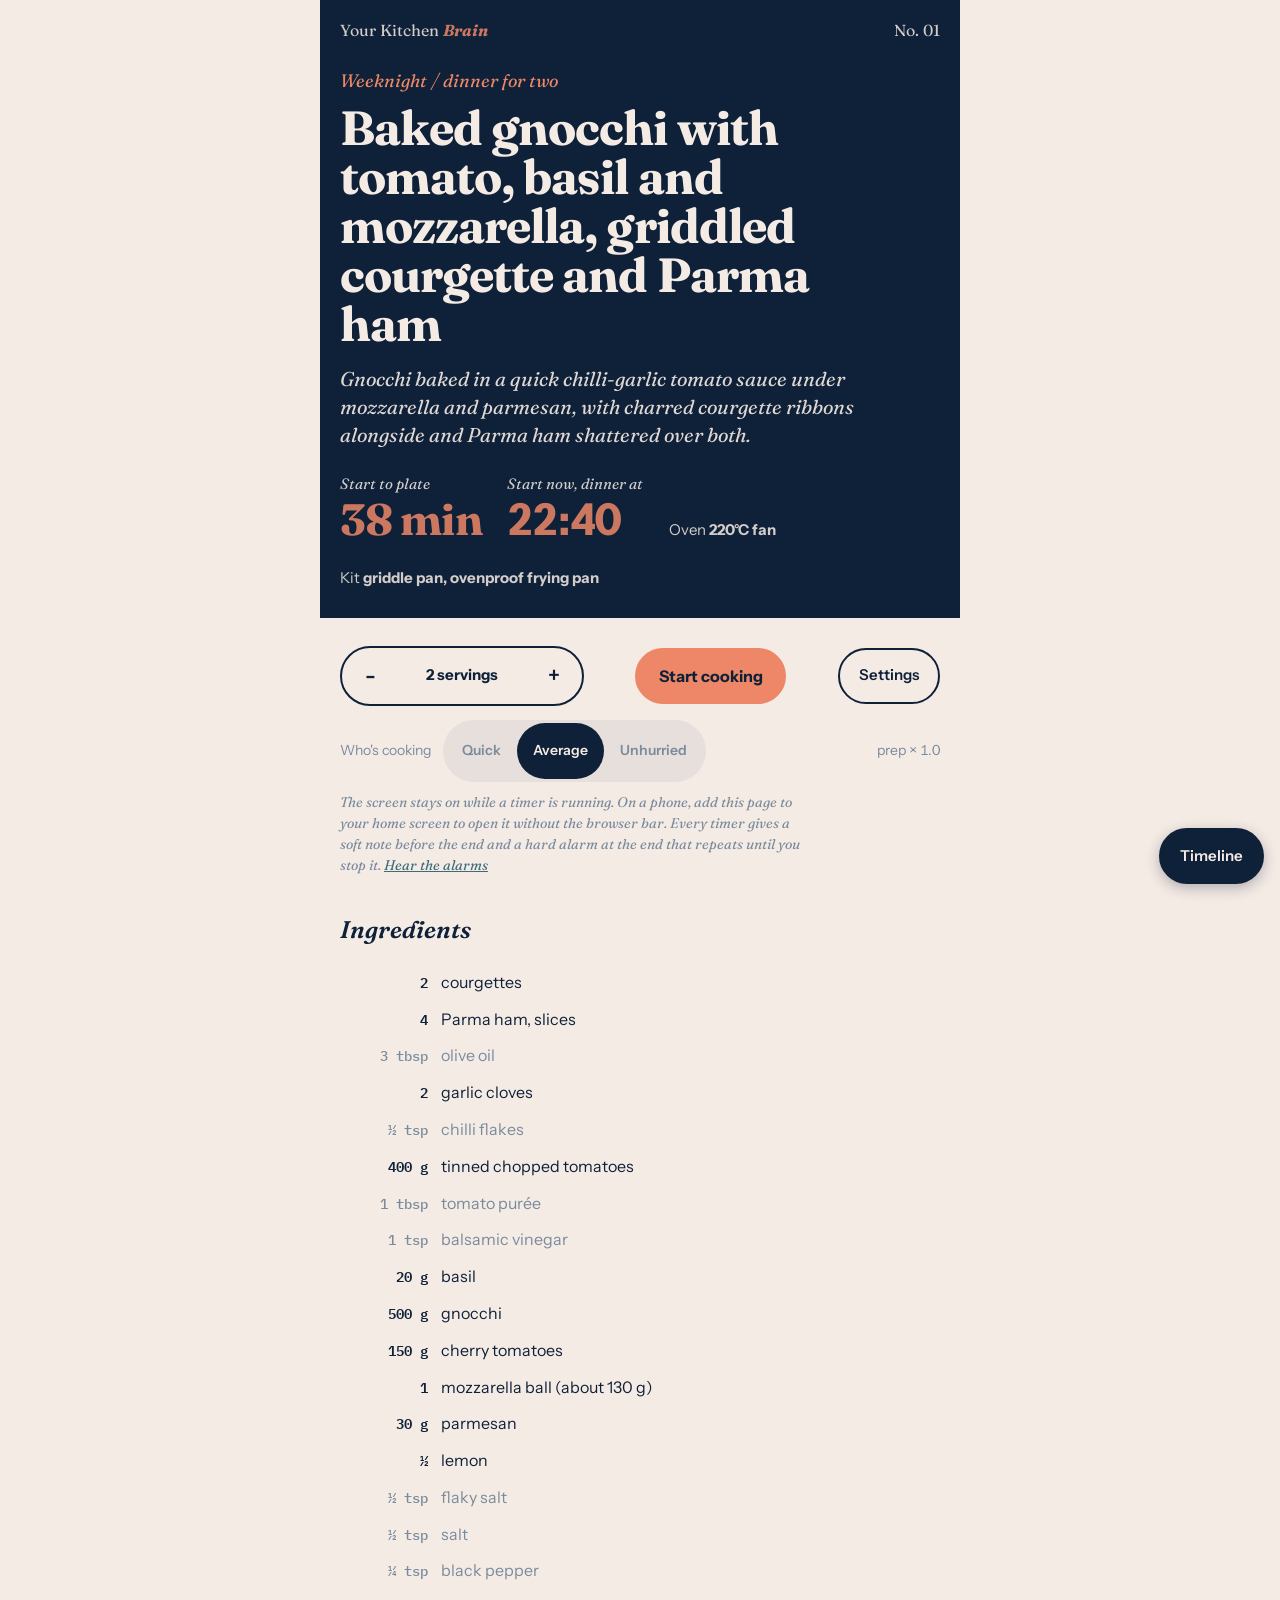
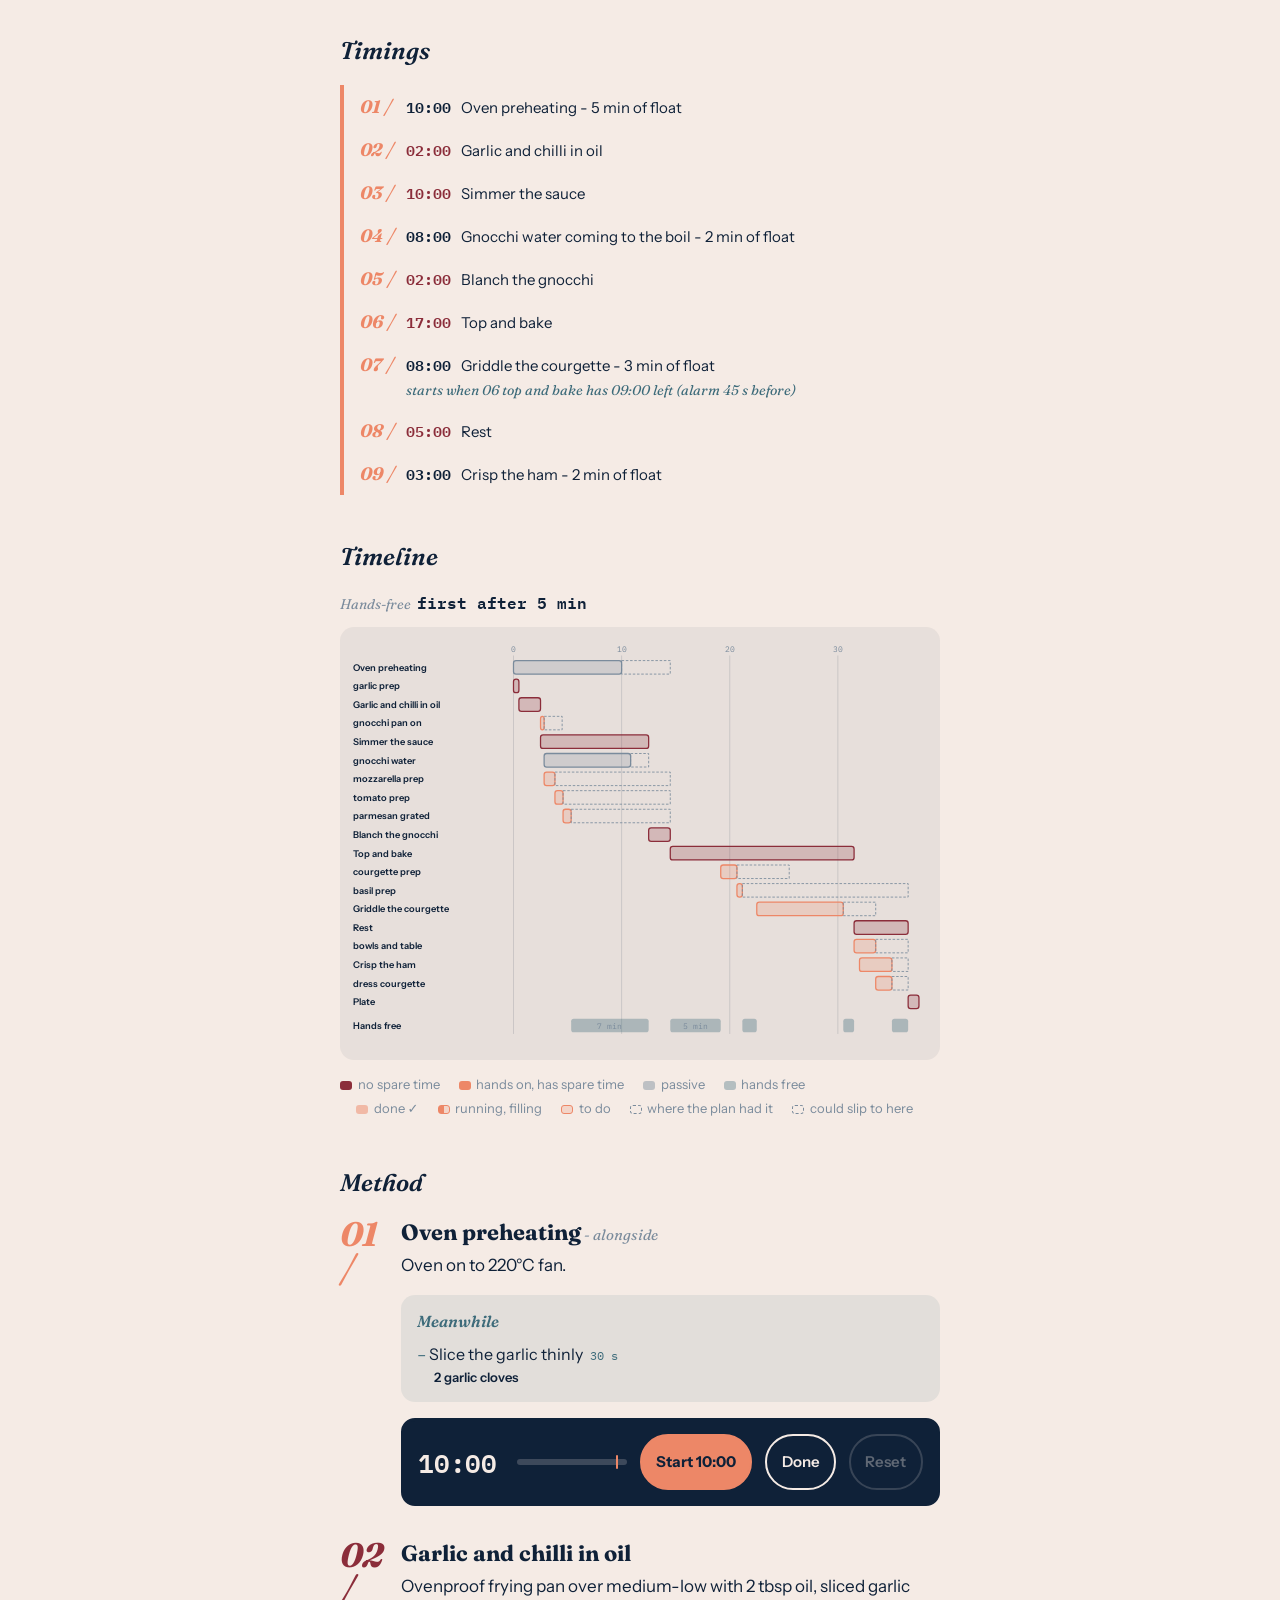
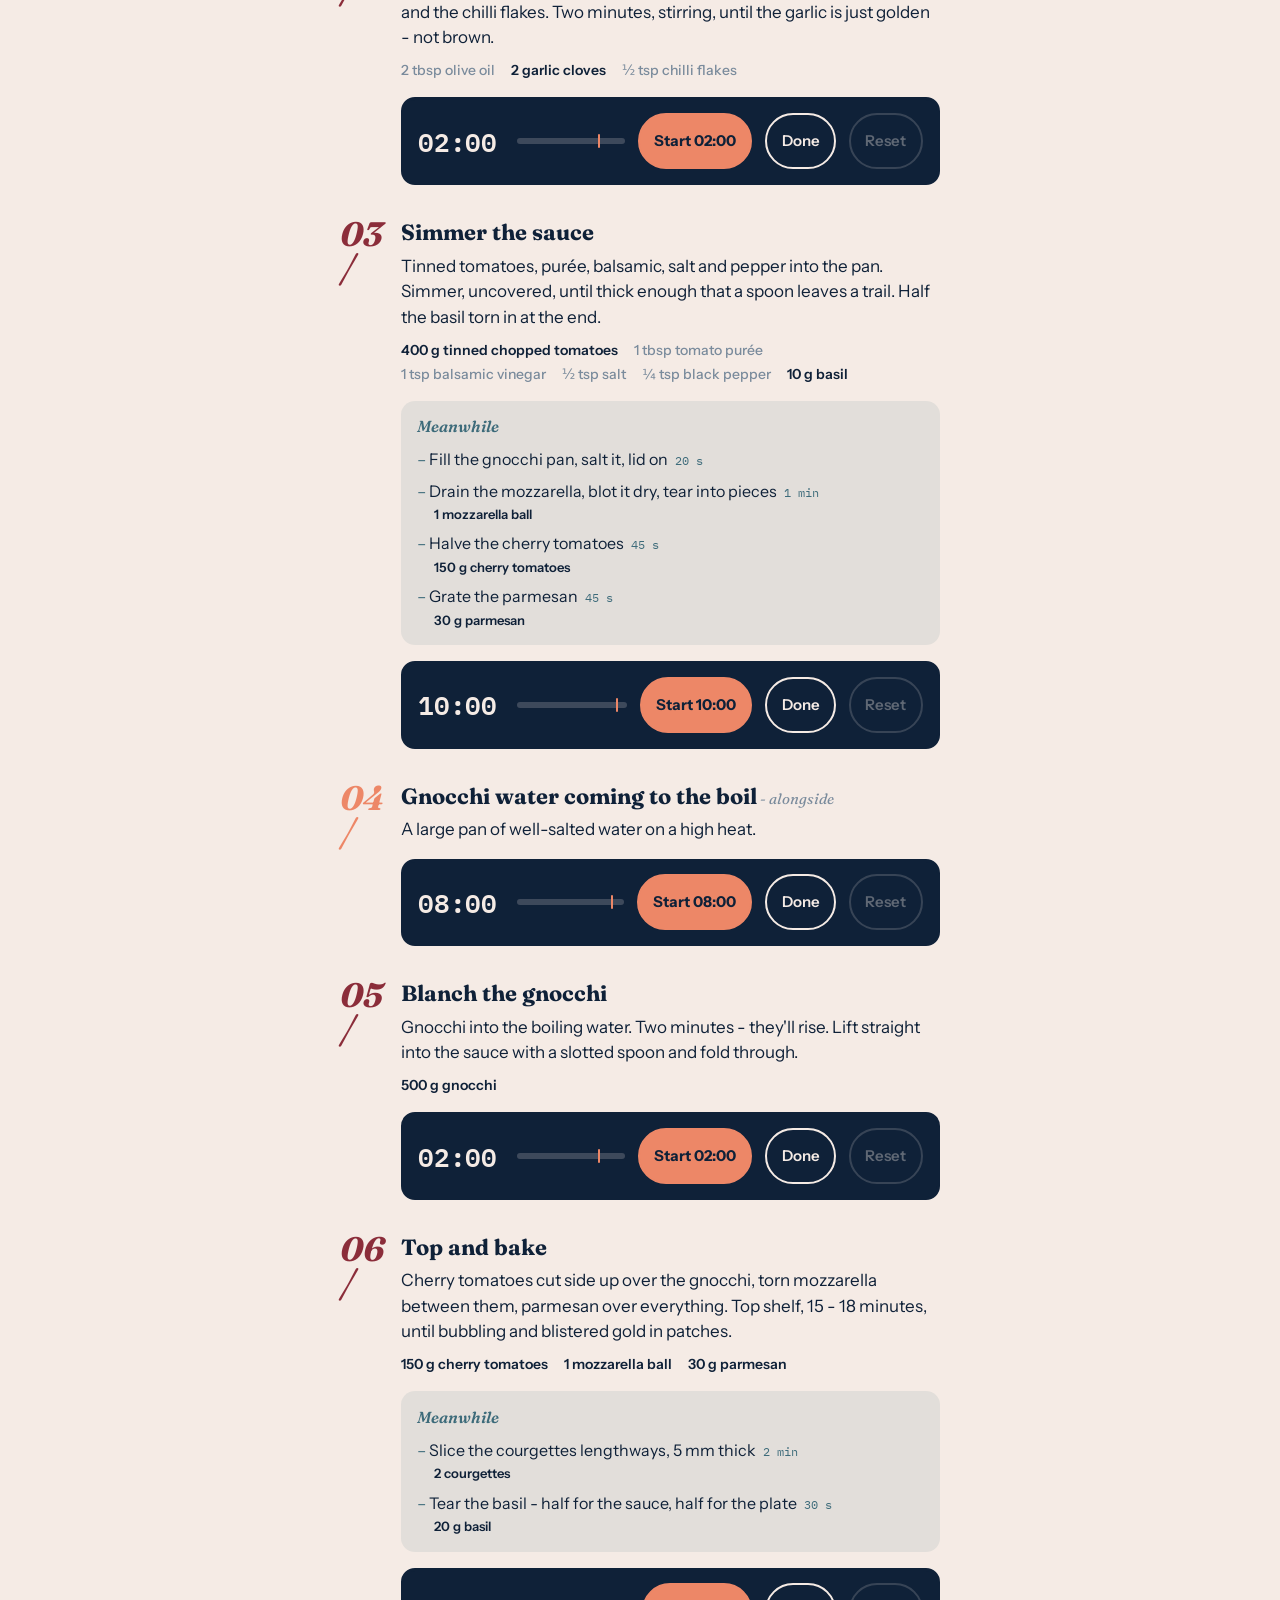
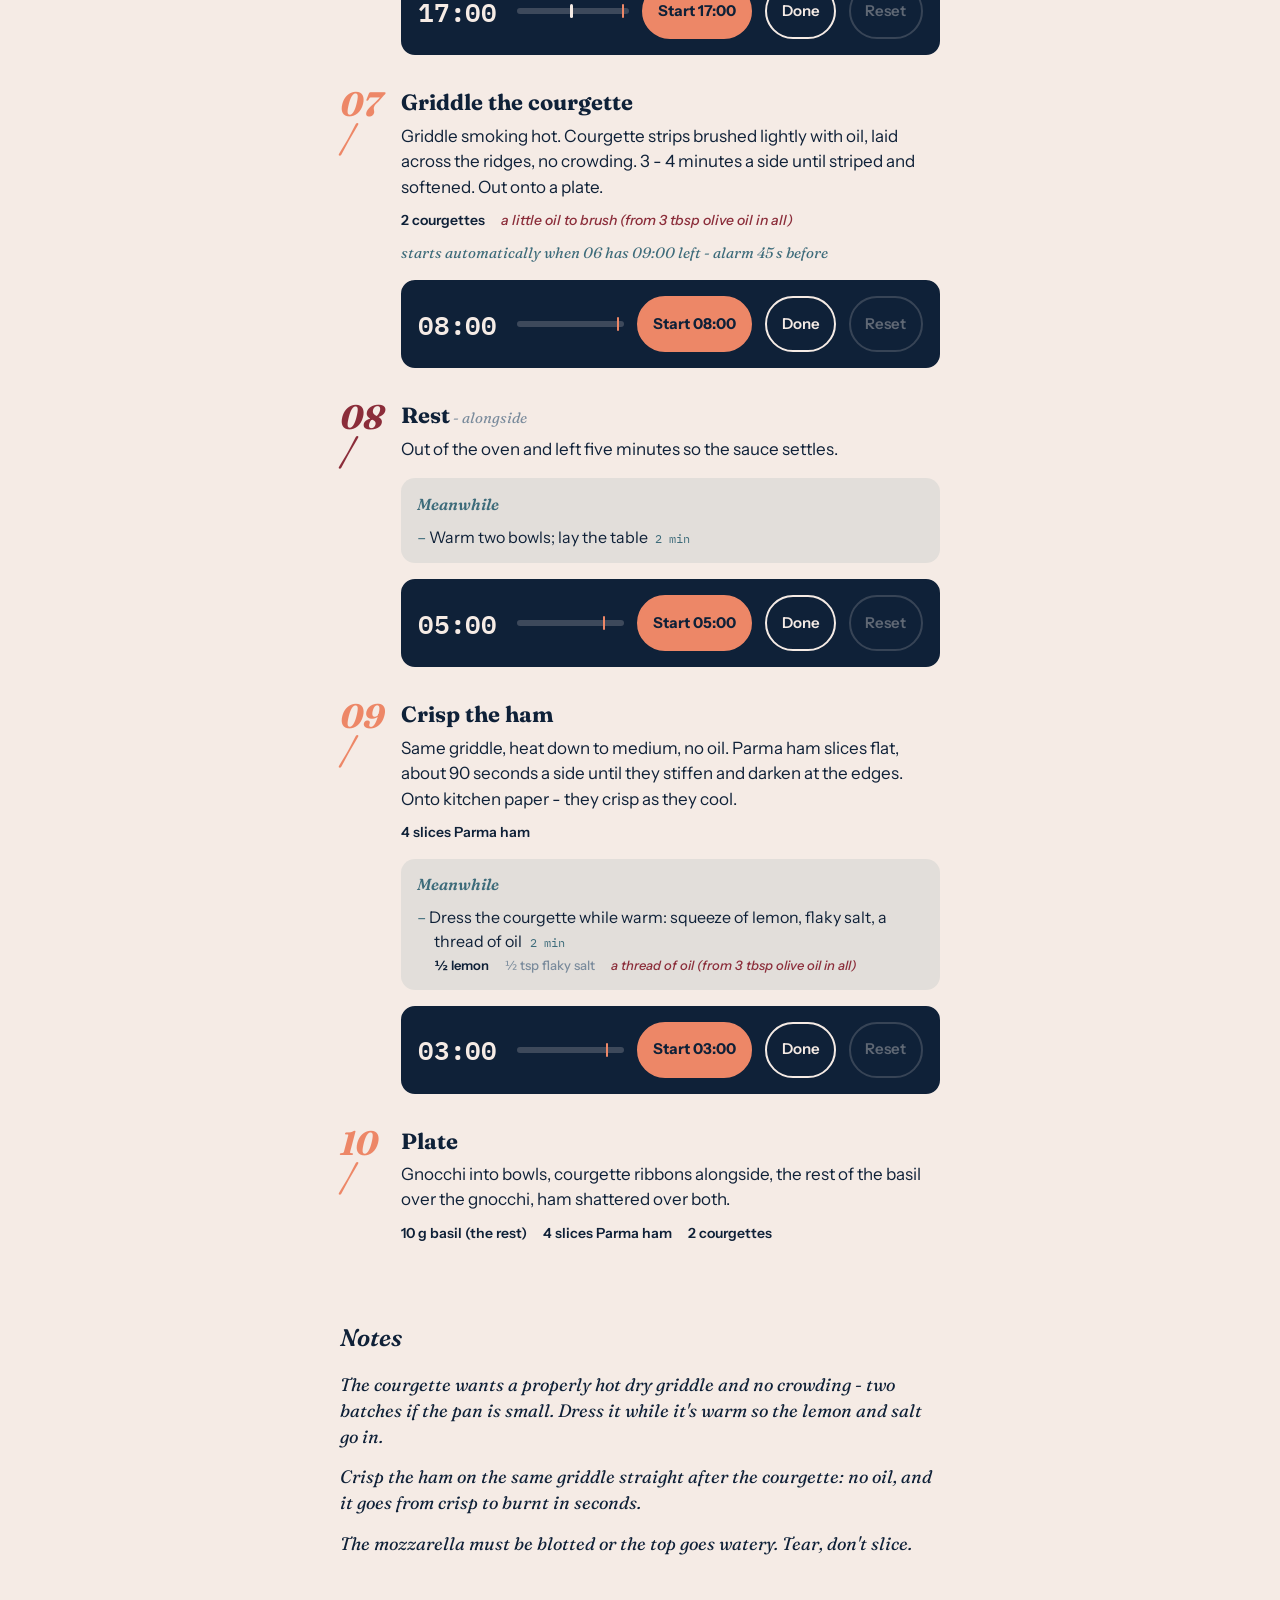
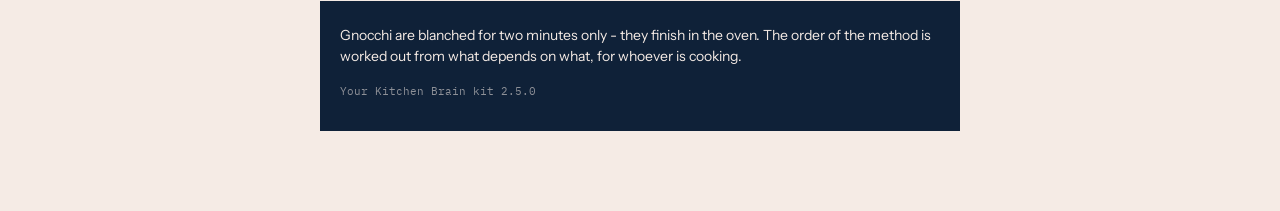
==== baked-gnocchi-courgette-parma-ham.html @ bb544bb3 "Publish kit 2.5.0" ====
<!DOCTYPE html>
<html lang="en-GB">
<head>
<meta charset="utf-8">
<meta name="viewport" content="width=device-width, initial-scale=1, viewport-fit=cover">
<meta name="theme-color" content="#0F2138">
<meta name="mobile-web-app-capable" content="yes">
<meta name="apple-mobile-web-app-capable" content="yes">
<meta name="apple-mobile-web-app-status-bar-style" content="default">

<title>Baked gnocchi with tomato, basil and mozzarella, griddled courgette and Parma ham</title>


<style>
  :root{
    --navy:#0F2138; --coral:#ED8767; --teal:#3D6B7A; --cream:#F5EBE5; --wine:#8B2D3A; --slate:#7A8B9C;
    --ink:var(--navy); --paper:var(--cream); --teal-wash:rgba(61,107,122,.10); --navy-wash:rgba(15,33,56,.06);
    --display:"Fraunces",Georgia,serif; --ui:"Instrument Sans",system-ui,sans-serif; --fig:"IBM Plex Mono",ui-monospace,monospace;
    --r:14px;
  }
  *{box-sizing:border-box;margin:0;padding:0}
  html{-webkit-text-size-adjust:100%;background:var(--navy)}
  body{background:var(--paper);color:var(--ink);font-family:var(--ui);font-size:17px;line-height:1.5;min-height:100vh}
  button{font:inherit;color:inherit;background:none;border:2px solid var(--navy);border-radius:999px;padding:.6rem 1.05rem;cursor:pointer;font-family:var(--ui);font-size:15px;font-weight:600;touch-action:manipulation}
  button:focus-visible{outline:3px solid var(--coral);outline-offset:2px}
  button:disabled{opacity:.35;cursor:default}
  strong{font-weight:700}
  em{font-family:var(--display);font-style:italic;font-weight:500}
  .wrap{max-width:640px;margin:0 auto;padding:0 1.25rem 5rem}

  /* ---- hero: navy field ---- */
  .hero{background:var(--navy);color:var(--cream);margin:0 -1.25rem 1.75rem;padding:1.1rem 1.25rem 1.75rem}
  .hero .inner{max-width:640px;margin:0 auto}
  .mark{display:flex;justify-content:space-between;align-items:baseline;font-family:var(--display);font-size:16px;color:var(--cream);opacity:.85;margin-bottom:1.6rem}
  .mark b{font-weight:700;font-style:italic;color:var(--coral)}
  .mark .no{font-variant-numeric:tabular-nums}
  .kicker{font-family:var(--display);font-style:italic;font-size:18px;color:var(--coral);margin-bottom:.6rem}
  h1{font-family:var(--display);font-optical-sizing:auto;font-weight:700;font-size:clamp(34px,8.5vw,48px);line-height:1.02;letter-spacing:-.02em;max-width:15ch;color:var(--cream)}
  .lede{font-family:var(--display);font-style:italic;font-weight:400;font-size:20px;line-height:1.4;margin-top:1rem;max-width:40ch;color:var(--cream);opacity:.9}
  .meta{display:flex;gap:1.6rem;flex-wrap:wrap;align-items:flex-end;margin-top:1.5rem;font-size:15px;color:var(--cream);opacity:.85}
  .meta span:first-child{font-family:var(--display);font-style:italic;opacity:1}
  .meta span:first-child b{display:block;font-style:normal;font-size:44px;line-height:1;font-weight:700;color:var(--coral);font-variant-numeric:tabular-nums;margin-top:.15rem;letter-spacing:-.02em}
  .meta b{color:var(--cream);font-weight:700}
  .meta .plate i{font-family:var(--display);font-style:italic}
  .meta .plate b{display:block;font-size:44px;line-height:1;color:var(--coral);font-variant-numeric:tabular-nums;margin-top:.15rem;letter-spacing:-.02em}
  .cm-plate{margin-left:.8rem;font-family:var(--fig);font-style:normal;font-size:15px;color:var(--cream)}

  /* ---- controls ---- */
  .controls{display:flex;align-items:center;justify-content:space-between;gap:.75rem;flex-wrap:wrap;margin-bottom:.9rem}
  .stepper{display:flex;align-items:center;border:2px solid var(--navy);border-radius:999px;overflow:hidden}
  .stepper button{width:2.7rem;height:2.7rem;padding:0;display:grid;place-items:center;font-size:22px;border:0;border-radius:0}
  .stepper output{min-width:8rem;text-align:center;font-weight:700;font-size:15px}
  .cook{background:var(--coral);color:var(--navy);border-color:var(--coral);padding:.8rem 1.35rem;font-weight:700;font-size:16px}
  .speed{display:flex;align-items:center;gap:.75rem;flex-wrap:wrap;font-size:14px;color:var(--slate);margin-bottom:.6rem}
  .speed .opts{display:flex;background:var(--navy-wash);border-radius:999px;padding:3px}
  .speed .opts button{border:0;padding:.45rem .85rem;font-size:14px;border-radius:999px}
  .speed .opts button.on{background:var(--navy);color:var(--cream)}
  .speed .fac{margin-left:auto;font-variant-numeric:tabular-nums}
  .hint{font-family:var(--display);font-style:italic;font-size:14px;color:var(--slate);margin:0 0 2.25rem;max-width:52ch}
  .hint button.link{border:0;padding:0;font:inherit;color:var(--teal);text-decoration:underline;cursor:pointer}

  h2{font-family:var(--display);font-style:italic;font-weight:600;font-size:24px;color:var(--ink);margin:0 0 1rem}
  section{margin-bottom:2.75rem}

  /* ---- timings: coral edge ---- */
  .timings{list-style:none;font-size:15px;border-left:4px solid var(--coral);padding-left:1rem}
  .timings li{display:grid;grid-template-columns:2.4rem 1fr;gap:.5rem;padding:.5rem 0;align-items:baseline}
  .timings .n{font-family:var(--display);font-style:italic;font-weight:700;color:var(--coral);font-size:18px}
  .timings .t{font-family:var(--fig);font-weight:600;font-variant-numeric:tabular-nums;margin-right:.6rem}
  .timings li.crit .t{color:var(--wine)}
  .timings .cue{display:block;color:var(--teal);font-size:14px;margin-top:.15rem;font-family:var(--display);font-style:italic}

  /* ---- timeline ---- */
  .gantt{width:100%;overflow:hidden;font-family:var(--ui);font-size:11px;background:var(--navy-wash);border-radius:var(--r);padding:.9rem .8rem .5rem}
  .gantt svg{width:100%;height:auto;display:block}
  .gantt .lbl{fill:var(--ink);font-size:11px;font-weight:600} .gantt .grid{stroke:rgba(15,33,56,.15);stroke-width:1} .gantt .tick{fill:var(--slate);font-family:var(--fig);font-size:10px}
  .gantt .crit{fill:var(--wine)} .gantt .hands{fill:var(--coral)} .gantt .pass{fill:var(--slate);opacity:.45} .gantt .flt{fill:none;stroke:var(--slate);stroke-dasharray:3 2;stroke-width:1}
  .gantt .free{fill:var(--teal);opacity:.35} .gantt .now{stroke:var(--navy);stroke-width:2}
  .glegend{font-size:13px;color:var(--slate);margin-top:.7rem;line-height:1.9}
  .glegend .k{display:inline-block;width:12px;height:9px;margin:0 .35rem 0 1rem;vertical-align:middle;border-radius:3px}
  .glegend .k:first-child{margin-left:0}
  .glegend .k.st-done{background:var(--coral);opacity:.5} .glegend .k.st-run{background:linear-gradient(90deg,var(--coral) 55%,rgba(237,135,103,.22) 55%);border:1.5px solid var(--coral)} .glegend .k.st-todo{background:rgba(237,135,103,.22);border:1.5px solid var(--coral)} .glegend .k.ghost{border:1.5px dashed var(--slate)}
  .gantt .todo{fill-opacity:.22;stroke-width:1.5} .gantt .crit.todo{stroke:var(--wine)} .gantt .hands.todo{stroke:var(--coral)} .gantt .pass.todo{stroke:var(--slate);opacity:1}
  .gantt .done{opacity:.5} .gantt .pass.done{opacity:.3}
  .gantt .ghost{fill:none;stroke:var(--slate);stroke-width:1.5;stroke-dasharray:3 3}
  .gantt .tickmark{fill:var(--ink);font-size:12px;font-weight:700}
  .gantt .hit{fill:transparent} .gantt g.row{cursor:pointer} .gantt g.row:hover .lbl{fill:var(--wine)}
  .greads{display:flex;flex-wrap:wrap;gap:.4rem 1.6rem;margin:0 0 .8rem;font-size:14px;color:var(--slate)}
  .greads i{font-family:var(--display);font-style:italic;margin-right:.4rem} .greads b{font-family:var(--fig);color:var(--ink);font-size:16px;font-variant-numeric:tabular-nums}
  .tl-open{position:fixed;right:1rem;bottom:calc(1rem + env(safe-area-inset-bottom));z-index:6;background:var(--navy);color:var(--cream);border-color:var(--navy);box-shadow:0 4px 14px rgba(15,33,56,.3)}
  .tl-sheet{position:fixed;inset:0;z-index:20;background:var(--paper);display:flex;flex-direction:column;padding:0 0 env(safe-area-inset-bottom)}
  .tl-sheet[hidden]{display:none}
  .tl-top{display:flex;justify-content:space-between;align-items:center;gap:1rem;padding:.8rem 1rem .4rem;background:var(--paper)}
  .tl-top .greads{margin:0}
  .tl-body{flex:1;overflow:auto;padding:0 1rem} .tl-body .lbl{font-size:13px} .tl-body .tickmark{font-size:14px} .tl-body .gantt svg{width:auto}
  .tl-hint{font-family:var(--display);font-style:italic;font-size:13px;color:var(--slate);padding:.3rem 1rem 0}
  .tl-sheet .glegend{padding:0 1rem .8rem;margin:0}
  @media (orientation:landscape) and (max-height:520px){ .tl-sheet .glegend, .tl-hint{display:none} }
  .cm-btns{display:flex;gap:.5rem;flex-wrap:wrap;justify-content:flex-end}
  .glegend .k.crit{background:var(--wine)} .glegend .k.hands{background:var(--coral)} .glegend .k.pass{background:var(--slate);opacity:.45} .glegend .k.flt{border:1px dashed var(--slate)} .glegend .k.free{background:var(--teal);opacity:.35}

  /* ---- ingredients ---- */
  ul.ings{list-style:none}
  ul.ings li{display:grid;grid-template-columns:5.5rem 1fr;gap:.8rem;padding:.4rem 0;align-items:baseline;font-size:16px}
  ul.ings .q{font-family:var(--fig);font-size:14px;font-weight:600;text-align:right;white-space:nowrap;font-variant-numeric:tabular-nums;color:var(--ink)}
  ul.ings .pantry{color:var(--slate)} ul.ings .pantry .q{color:var(--slate);font-weight:500}

  /* ---- method: numerals and space, no rules ---- */
  ol.steps{list-style:none}
  ol.steps > li{display:grid;grid-template-columns:3.2rem 1fr;gap:.6rem;padding:0 0 2rem}
  ol.steps > li > div{min-width:0}   /* let the text column shrink to the screen instead of its widest item */
  ol.steps .n{font-family:var(--display);font-style:italic;font-weight:700;color:var(--coral);font-size:34px;line-height:1;padding-top:0}
  ol.steps h3{font-family:var(--display);font-weight:700;font-size:22px;line-height:1.15;margin:.2rem 0 .5rem}
  ol.steps p{max-width:58ch;font-size:17px}
  ol.steps .link{font-size:15px;color:var(--teal);margin-top:.7rem;font-style:italic;font-family:var(--display)}
  ol.steps li.crit .n{color:var(--wine)}
  ol.steps li.along h3::after{content:" - alongside";font-weight:400;font-style:italic;color:var(--slate);font-size:15px}
  ol.steps li.prep0 .n{color:var(--slate)}

  .need{display:flex;flex-wrap:wrap;gap:.2rem 1rem;margin-top:.6rem;max-width:58ch;font-size:14px;font-weight:600;color:var(--ink)}
  .need .pantry{color:var(--slate);font-weight:500}
  .need .remind{color:var(--wine);font-weight:500;font-style:italic}
  .mw li .need{text-indent:0;margin-top:.15rem;font-size:13px}
  .cm-ings span.pantry{color:var(--slate);font-weight:500} .cm-ings span.remind{color:var(--coral);font-weight:500;font-style:italic}
  /* amounts inside cooking mode's Meanwhile box sit on navy: light slate, not the page's navy ink */
  .cm-mw .need{color:var(--slate)} .cm-mw .need .pantry{color:var(--slate);opacity:.7} .cm-mw .need .remind{color:var(--coral)}
  .mw{margin-top:1rem;max-width:58ch;background:var(--teal-wash);border-radius:var(--r);padding:.85rem 1rem .7rem}
  .mw b{font-family:var(--display);font-style:italic;font-weight:600;font-size:16px;color:var(--teal);display:block;margin-bottom:.35rem}
  .mw ul{list-style:none} .mw li{padding:.22rem 0 .22rem 1.1rem;text-indent:-1.1rem;font-size:16px}
  .mw li::before{content:"\2013  ";color:var(--teal)}
  .mw li i{white-space:nowrap;font-style:normal;color:var(--teal);font-family:var(--fig);font-size:12px;margin-left:.45rem;font-variant-numeric:tabular-nums}

  /* ---- timer instrument: navy ---- */
  .st{display:grid;grid-template-columns:auto 1fr auto auto auto;align-items:center;gap:.8rem;margin-top:1rem;padding:.8rem .9rem;background:var(--navy);color:var(--cream);border-radius:var(--r);border:3px solid var(--navy)}
  .st .clock{font-family:var(--fig);font-size:26px;font-weight:600;letter-spacing:-.01em;font-variant-numeric:tabular-nums;min-width:5.4ch}
  .st .clock.warn{color:var(--coral)} .st .clock.done{color:var(--coral)}
  .st .bar{height:6px;background:rgba(245,235,229,.2);position:relative;border-radius:3px;min-width:3rem}
  .st .bar i{position:absolute;left:0;top:0;bottom:0;background:var(--coral);width:0;border-radius:3px}
  .st .bar u{position:absolute;top:-4px;bottom:-4px;width:3px;background:var(--cream);text-decoration:none;border-radius:2px}
  .st button{padding:.5rem .9rem;font-size:14px;border-color:rgba(245,235,229,.5);color:var(--cream)}
  .st button.go{background:var(--coral);border-color:var(--coral);color:var(--navy);font-weight:700}
  .st button.go.run{background:var(--cream);border-color:var(--cream);color:var(--navy)}
  .st .bar u.w{background:var(--coral);width:2px}
  .st button.go.ring{background:var(--wine);border-color:var(--wine);color:var(--cream)}
  .st.ringing{border-color:var(--wine)}
  .strip span.ring b{color:var(--wine)}
  @keyframes pulse{50%{opacity:.55}}
  @media (prefers-reduced-motion:no-preference){ .st button.go.ring,.strip span.ring b{animation:pulse 1s ease-in-out infinite} }
  li.running .st{border-color:var(--coral)}
  li.running .n{color:var(--coral)}

  .notes p{max-width:58ch;margin-bottom:.9rem;font-family:var(--display);font-style:italic;font-size:18px;line-height:1.45}
  footer{font-size:14px;color:var(--cream);background:var(--navy);margin:0 -1.25rem;padding:1.5rem 1.25rem 2rem}
  footer p,footer{max-width:none}
  footer .kv{display:block;margin-top:1rem;font-family:var(--fig);font-size:11px;opacity:.55}

  /* ---- running strip ---- */
  .strip{position:sticky;top:0;z-index:5;background:var(--coral);color:var(--navy);font-size:14px;font-weight:600;padding:.65rem 1.25rem;display:none;gap:.4rem 1.25rem;flex-wrap:wrap;font-variant-numeric:tabular-nums}
  .strip.on{display:flex}
  .strip span b{font-family:var(--fig);font-weight:700;margin-right:.45rem}
  .strip span.warn b{color:var(--wine)}
  .strip span.cue{flex-basis:100%;color:var(--navy)}
  .strip span.cue b{font-family:var(--ui)}

  /* ---- cooking mode: the stage ---- */
  .cookmode{position:fixed;inset:0;background:var(--navy);color:var(--cream);display:none;flex-direction:column;overflow:auto;z-index:10;padding-bottom:env(safe-area-inset-bottom)}
  .cookmode.on{display:flex}
  .cookmode button{border-color:rgba(245,235,229,.5);color:var(--cream)}
  .cm-top{display:flex;justify-content:space-between;align-items:center;padding:1rem 1.25rem .5rem;font-family:var(--display);font-style:italic;font-size:17px;color:var(--coral)}
  .cm-top button{font-size:14px;padding:.45rem .9rem}
  .cm-body{flex:1;padding:.5rem 1.25rem 1.5rem;max-width:640px;width:100%;margin:0 auto;display:flex;flex-direction:column}
  .cm-n{font-family:var(--display);font-style:italic;font-weight:700;color:var(--coral);font-size:30px;line-height:1;margin-bottom:.5rem}
  .cm-title{font-family:var(--display);font-weight:700;font-size:clamp(30px,7.5vw,40px);line-height:1.05;margin-bottom:1rem;letter-spacing:-.015em}
  .cm-text{font-size:19px;line-height:1.5;max-width:54ch}
  .cm-mw{margin-top:1.1rem;font-size:17px;max-width:54ch;background:rgba(245,235,229,.08);border-radius:var(--r);padding:.85rem 1rem .7rem}
  .cm-mw b{font-family:var(--display);font-style:italic;font-weight:600;font-size:16px;color:var(--coral);display:block;margin-bottom:.35rem}
  .cm-mw ul{list-style:none} .cm-mw li{padding:.22rem 0 .22rem 1.1rem;text-indent:-1.1rem} .cm-mw li::before{content:"\2013  ";color:var(--coral)}
  .cm-mw li i{font-style:normal;color:var(--slate);font-family:var(--fig);font-size:12px;margin-left:.45rem}
  .cm-ings{margin-top:1.25rem;font-size:15px;color:var(--slate);padding-top:.9rem}
  .cm-ings span{color:var(--cream);display:inline-block;margin-right:1.25rem;margin-bottom:.35rem;font-weight:600}
  .cm-timings{margin-top:1.25rem;padding-top:.9rem}
  .cm-timings h4{font-family:var(--display);font-style:italic;font-weight:600;font-size:16px;color:var(--coral);margin-bottom:.5rem}
  .cm-timings .timings{border-left-color:var(--coral)} .cm-timings .timings li.crit .t{color:var(--coral)} .cm-timings .timings .cue{color:var(--slate)}
  .cm-cue{font-size:18px;color:var(--navy);background:var(--coral);border-radius:var(--r);padding:.7rem 1rem;margin-top:1rem;font-weight:700}
  .cm-timer{margin-top:auto;padding-top:1.5rem}
  .cm-timer .st{grid-template-columns:1fr;gap:1rem;padding:1.2rem 1rem 1rem;background:rgba(245,235,229,.06);border-color:rgba(245,235,229,.25)}
  .cm-timer .st .clock{font-size:clamp(72px,22vw,120px);line-height:1;letter-spacing:-.04em;text-align:center;font-weight:600}
  .cm-timer .st .bar{height:8px}
  .cm-timer .st .row{display:grid;grid-template-columns:2fr 1fr 1fr;gap:.6rem} .cm-timer .st .row button{white-space:nowrap}
  .cm-timer .st .row button{padding:1rem 1.1rem;font-size:17px}
  .cm-timer .none{font-family:var(--display);font-style:italic;font-size:16px;color:var(--slate);text-align:center;padding:1rem 0}
  .cm-nav{display:flex;justify-content:space-between;gap:.6rem;padding:1rem 1.25rem 1.25rem;max-width:640px;width:100%;margin:0 auto}
  .cm-nav button{flex:1;padding:1.05rem;font-size:17px;font-weight:700}
  .cm-nav button.fin{background:var(--coral);color:var(--navy);border-color:var(--coral)}
  .cm-others{font-size:15px;color:var(--slate);margin-top:1.25rem;font-variant-numeric:tabular-nums}
  .cm-others .lbl{font-family:var(--display);font-style:italic;color:var(--coral);margin-bottom:.3rem}
  .cm-others .row{display:grid;grid-template-columns:4.6rem 1fr;gap:.6rem;padding:.45rem 0;cursor:pointer;color:var(--cream)}
  .cm-others .row b{font-family:var(--fig);font-weight:700}
  .cm-wake{font-family:var(--display);font-style:italic;font-size:14px;color:var(--slate);margin-top:1rem}

  @media (prefers-reduced-motion:no-preference){ .st .bar i{transition:width .5s linear} }
  @media (max-width:420px){ ul.ings li{grid-template-columns:4.8rem 1fr} ol.steps > li{grid-template-columns:2.7rem 1fr} ol.steps .n{font-size:30px} }
  /* ---- controls for wet, floury hands (plan Phase 3) ----
     Every control at least 56 px tall, cooking mode's main actions 72 px, 12 px or more between neighbours.
     A visible press, and a short buzz where the phone can. Reset needs a press-and-hold. */
  button{min-height:56px;padding:.7rem 1.2rem}
  button.link{min-height:0;padding:0}
  .stepper button{width:56px;height:56px;min-height:56px}
  .speed .opts button{min-height:56px;padding:.6rem 1rem}
  .st button{min-height:56px;font-size:15px}
  .cm-top{flex-direction:column;align-items:stretch;gap:.6rem}
  .cm-btns{display:flex;justify-content:space-between;gap:.75rem} .cm-right{display:flex;gap:.75rem}
  .cm-top button{min-height:56px;font-size:15px;padding:.6rem 1.1rem} #cmFull{min-width:56px;padding:0;font-size:22px;font-style:normal}
  .cm-mw li .need{text-indent:0;margin-top:.15rem;font-size:14px}
  .cm-timer .st .row{gap:.75rem} .cm-timer .st .row button{min-height:72px;font-size:18px;padding:.5rem .6rem}
  .cm-nav{display:grid;grid-template-columns:minmax(6rem,1fr) 3fr;gap:.75rem}
  .cm-nav button{min-height:72px;font-size:19px}
  .cm-others .row{min-height:56px;align-items:center}
  .tl-open{min-height:56px}
  button:active:not(:disabled){filter:brightness(.88)}
  @media (prefers-reduced-motion:no-preference){ button{transition:transform .06s,filter .06s} button:active:not(:disabled){transform:translateY(2px) scale(.98)} }
  button.hold{-webkit-touch-callout:none;user-select:none;-webkit-user-select:none}
  button.holding{color:var(--cream);background:linear-gradient(var(--wine),var(--wine)) left/0% 100% no-repeat;animation:holdfill .8s linear forwards}
  @keyframes holdfill{to{background-size:100% 100%}}
  @media (max-width:420px){ #read .st{grid-template-columns:1fr auto auto;grid-template-areas:"clock bar bar" "go fin reset"} #read .st .clock{grid-area:clock} #read .st .bar{grid-area:bar} #read .st .go{grid-area:go} #read .st .fin-btn{grid-area:fin} #read .st .reset-btn{grid-area:reset} }
  .st button.fin-btn{border-color:var(--cream);color:var(--cream)} .st button.go.undo{background:var(--cream);border-color:var(--cream);color:var(--navy)}
  .cm-cue:empty{display:none}
  /* alert levels: urgent takes the whole screen; heads-up and soft are banners that clear themselves */
  .alarm-over{position:fixed;inset:0;z-index:50;display:flex;flex-direction:column;justify-content:center;align-items:flex-start;gap:1rem;
    padding:2rem 1.5rem calc(2rem + env(safe-area-inset-bottom));border:0;border-radius:0;background:var(--wine);color:var(--cream);text-align:left;cursor:pointer}
  .alarm-over[hidden]{display:none}
  .alarm-over .ao-k{font-family:var(--display);font-style:italic;font-size:22px;opacity:.85}
  .alarm-over .ao-title{font-family:var(--display);font-weight:700;font-size:clamp(34px,9vw,52px);line-height:1.05}
  .alarm-over .ao-note{font-size:19px;line-height:1.45;max-width:30ch}
  .alarm-over .ao-tap{margin-top:1.5rem;font-weight:700;font-size:18px;border:2px solid var(--cream);border-radius:999px;padding:.9rem 1.4rem}
  @media (prefers-reduced-motion:no-preference){ .alarm-over .ao-tap{animation:pulse 1s ease-in-out infinite} }
  .strip span.cue.lvl-soft{font-weight:500}
  .cm-cue.lvl-soft{background:rgba(245,235,229,.12);color:var(--cream);font-weight:500}
  .set-sheet{z-index:30} .set-sheet h2{margin:0} .set-sheet .tl-body{padding:1rem 1.25rem 2rem}
  #cmSet{min-width:56px;padding:0;font-size:22px;font-style:normal}
  .cm-auto{margin-top:1rem;padding:.8rem 1rem;border-radius:var(--r);background:var(--coral);color:var(--navy);font-weight:700;font-size:18px;display:flex;flex-direction:column;gap:.7rem}
  .cm-auto[hidden]{display:none}
  .cm-auto-btns{display:grid;grid-template-columns:1fr 1fr;gap:.75rem}
  .cookmode .cm-auto button{border-color:var(--navy);color:var(--navy);min-height:56px} .cookmode .cm-auto button#cmAutoNow{background:var(--navy);color:var(--cream)}
</style>
<link rel="stylesheet" href="fonts/fonts.css"><link rel="manifest" href="manifest.webmanifest"><link rel="icon" href="icon.svg" type="image/svg+xml"><link rel="apple-touch-icon" href="icon-180.png"></head>
<body>
<div class="strip" id="strip" aria-live="polite"></div>
<button type="button" class="alarm-over" id="alarmOver" hidden aria-live="assertive"><span class="ao-k">Time's up</span><span class="ao-title" id="aoTitle"></span><span class="ao-note" id="aoNote"></span><span class="ao-tap">Tap anywhere to stop the alarm</span></button>
<div class="wrap" id="read">
  <div class="hero"><div class="inner">
  <div class="mark"><span>Your Kitchen <b>Brain</b></span><span class="no">No. 01</span></div>
  <header>
    <div class="kicker">Weeknight  /  dinner for two</div>
    <h1>Baked gnocchi with tomato, basil and mozzarella, griddled courgette and Parma ham</h1>
    <p class="lede">Gnocchi baked in a quick chilli-garlic tomato sauce under mozzarella and parmesan, with charred courgette ribbons alongside and Parma ham shattered over both.</p>
    <div class="meta"><span>Start to plate<b id="total"></b></span><span class="plate"><i id="plateLbl"></i><b id="plate"></b></span>
      <span>Oven <b>220°C fan</b></span>
      <span>Kit <b>griddle pan, ovenproof frying pan</b></span>
      </div>
  </header>
  </div></div>

  <div class="controls">
    <div class="stepper" aria-label="Servings">
      <button type="button" id="dec" aria-label="Fewer servings">-</button>
      <output id="srv" aria-live="polite"></output>
      <button type="button" id="inc" aria-label="More servings">+</button>
    </div>
    <button type="button" class="cook" id="startCook">Start cooking</button>
    <button type="button" id="setOpen">Settings</button>
  </div>
  <div class="speed" aria-label="Cook speed">
    <span class="lbl">Who's cooking</span>
    <div class="opts" id="speedOpts"></div>
    <span class="fac" id="speedFac"></span>
  </div>
  <p class="hint">The screen stays on while a timer is running. On a phone, add this page to your home screen to open it without the browser bar. Every timer gives a soft note before the end and a hard alarm at the end that repeats until you stop it. <button type="button" class="link" id="hear">Hear the alarms</button> <button type="button" class="link" id="endCook" hidden>Start over</button></p>

  <section>
    <h2>Ingredients</h2>
    <ul class="ings" id="ings"></ul>
  </section>

  <section>
    <h2>Timings</h2>
    <ul class="timings" id="timings"></ul>
  </section>

  <section>
    <h2>Timeline</h2>
    <div class="greads"><span><i>Hands-free</i><b id="gFree"></b></span><span hidden><i>Spare time</i><b id="gSpare"></b></span></div>
    <div id="gantt"></div>
    <p class="glegend"><span class="k crit"></span>no spare time <span class="k hands"></span>hands on, has spare time <span class="k pass"></span>passive <span class="k free"></span>hands free<br><span class="k st-done"></span>done ✓ <span class="k st-run"></span>running, filling <span class="k st-todo"></span>to do <span class="k ghost"></span>where the plan had it <span class="k flt"></span>could slip to here</p>
  </section>

  <section>
    <h2>Method</h2>
    <ol class="steps" id="steps"></ol>
  </section>

  <section class="notes">
    <h2>Notes</h2>
    <p>The courgette wants a properly hot dry griddle and no crowding - two batches if the pan is small. Dress it while it&#x27;s warm so the lemon and salt go in.</p>
    <p>Crisp the ham on the same griddle straight after the courgette: no oil, and it goes from crisp to burnt in seconds.</p>
    <p>The mozzarella must be blotted or the top goes watery. Tear, don&#x27;t slice.</p>
  </section>


  <footer>Gnocchi are blanched for two minutes only - they finish in the oven. The order of the method is worked out from what depends on what, for whoever is cooking.<span class="kv">Your Kitchen Brain kit 2.5.0</span></footer>
</div>

<button type="button" class="tl-open" id="tlOpen">Timeline</button>
<div class="tl-sheet" id="tl" role="dialog" aria-modal="true" aria-label="Timeline" hidden>
  <div class="tl-top"><div class="greads"><span><i>Dinner at</i><b id="tlPlate"></b></span><span><i>Hands-free</i><b id="tlFree"></b></span><span hidden><i>Spare time</i><b id="tlSpare"></b></span></div>
    <button type="button" id="tlClose">Close</button></div>
  <div class="tl-body" id="tlBody"></div>
  <p class="tl-hint">Tap a row to go to that step.</p>
  <p class="glegend"><span class="k crit"></span>no spare time <span class="k hands"></span>hands on, has spare time <span class="k pass"></span>passive <span class="k free"></span>hands free<br><span class="k st-done"></span>done ✓ <span class="k st-run"></span>running, filling <span class="k st-todo"></span>to do <span class="k ghost"></span>where the plan had it <span class="k flt"></span>could slip to here</p>
</div>

<div class="tl-sheet set-sheet" id="set" role="dialog" aria-modal="true" aria-label="Settings" hidden>
  <div class="tl-top"><h2>Settings</h2><button type="button" id="setClose">Close</button></div>
  <div class="tl-body" id="setBody"></div>
</div>

<div class="cookmode" id="cm" role="dialog" aria-modal="true" aria-label="Cooking mode">
  <div class="cm-top">
    <span class="cm-btns"><button type="button" id="cmTl">Timeline</button><span class="cm-right"><button type="button" id="cmSet" aria-label="Settings" title="Settings">⚙</button><button type="button" id="cmFull" hidden aria-label="Full screen" title="Full screen">⤢</button><button type="button" id="cmClose">Close</button></span></span>
    <span class="cm-prog"><span id="cmProg"></span><span id="cmPlate" class="cm-plate"></span></span>
  </div>
  <div class="cm-body">
    <div class="cm-n" id="cmN"></div>
    <div class="cm-title" id="cmTitle"></div>
    <div class="cm-text" id="cmText"></div>
    <div id="cmMw"></div>
    <div class="cm-ings" id="cmIngs"></div>
    <div class="cm-timings" id="cmTimings" hidden></div>
    <div class="cm-cue" id="cmCue"></div>
    <div class="cm-auto" id="cmAuto" hidden><span id="cmAutoText"></span><span class="cm-auto-btns"><button type="button" id="cmAutoNow">Start now</button><button type="button" id="cmAutoNo">Not yet</button></span></div>
    <div class="cm-timer" id="cmTimer"></div>
    <div class="cm-others" id="cmOthers"></div>
    <div class="cm-wake" id="cmWake"></div>
  </div>
  <video id="keepawake" playsinline muted loop width="16" height="16" style="position:fixed;left:-9999px;top:0;opacity:0.01;pointer-events:none" aria-hidden="true"><source src="[data-uri]" type="video/mp4"><source src="[data-uri]" type="video/webm"></video>
  <div class="cm-nav">
    <button type="button" id="cmPrev">Back</button>
    <button type="button" id="cmNext">Next step</button>
  </div>
</div>

<script>
// Resource-constrained critical-path scheduler for recipes.
// Pure function of (recipe, speed) -> plan. No DOM. Shared by the page and by tests.
//
// Activities = steps (heat, timed or not) + tasks (hands-on prep).
//   id, secs, deps: [{id, lag?}], needs: {hands, ring, oven, griddle, ...}
//   steps: hands = 1 - attention (how much of a cook the step occupies)
//   tasks: hands = 1, secs scaled by speed
//   passive: true  -> a step that occupies equipment but no hands (preheat, water boiling)
// Capacity from recipe.kit, default {hands:1, ring:2, oven:1, griddle:1}
(function(root){
function plan(R, speed, opts){
  // opts (all optional, used mid-cook by reschedule.js; without them the plan is exactly as before):
  //   pinned:    {id: {start, end}}  what has really happened - placed first, never moved
  //   notBefore: {id: secs}          earliest start for an activity (now, or its original planned start)
  //   shorten:   {id: secs}          prep the cook is assumed to do faster, to catch up
  //   durations: {id: secs}          hold a task at this length instead of re-working its stretch, so a
  //                                  projection keeps the lengths the cook was shown (placement order differs)
  opts = opts || {}; const pin = opts.pinned || {}, notBefore = opts.notBefore || {}, shorten = opts.shorten || {}, fixedDur = opts.durations || {};
  const kit = Object.assign({ring:3, oven:1, griddle:1, microwave:1, slack:90, prepAhead:900}, R.kit||{});
  const acts = [];
  R.steps.forEach((s,i)=>{
    const dur = s.secs || (s.handsSecs||45);          // untimed steps are short hands-on work
    const needs = Object.assign({}, s.needs||{});
    if (needs.hands===undefined) needs.hands = s.passive ? 0 : (s.secs ? 1-(s.attention??1) : 1);
    acts.push({id:s.id, kind:"step", idx:i, dur, needs, deps:s.deps||[], ref:s});
  });
  (R.tasks||[]).forEach((t,i)=>{
    const needs = Object.assign({hands:1}, t.needs||{});
    acts.push({id:t.id, kind:"task", idx:i, dur:Math.max(1, Math.round(t.secs*speed) - (shorten[t.id]||0)), needs, deps:t.deps||[], ref:t});
  });
  for (const a of acts) if (pin[a.id]) a.dur = Math.max(0, pin[a.id].end - pin[a.id].start);
  const byId = Object.fromEntries(acts.map(a=>[a.id,a]));
  for (const a of acts) for (const d of a.deps) if(!byId[d.id]) throw new Error(a.id+" depends on unknown "+d.id);

  // ---- unconstrained CPM: earliest start (forward), latest start (backward) ----
  const order = topo(acts, byId);
  for (const a of order){ a.es = 0; for (const d of a.deps) a.es = Math.max(a.es, byId[d.id].ef + (d.lag||0)); a.ef = a.es + a.dur; }
  const horizon = Math.max(...acts.map(a=>a.ef));
  const succ = {}; acts.forEach(a=>succ[a.id]=[]); acts.forEach(a=>a.deps.forEach(d=>succ[d.id].push({a, lag:d.lag||0})));
  for (const a of order.slice().reverse()){ a.lf = horizon; for (const s of succ[a.id]) a.lf = Math.min(a.lf, s.a.ls - s.lag); a.ls = a.lf - a.dur; }

  // ---- serial schedule generation: place by latest-start priority, earliest feasible time ----
  // Hands model: steps carry hands = 1-attention (a stir-constantly step is 1, a simmer is 0).
  // Steps may not overlap beyond 1 hand in total. A task needs a whole cook, so it can't overlap
  // another task, and while it runs alongside steps using h hands it stretches by 1/(1-h).
  const pri = order.slice().sort((x,y)=> (x.ls-y.ls) || (x.ef-y.ef) || (x.kind===y.kind ? x.idx-y.idx : (x.kind==="step"?-1:1)));
  const placed = [];
  for (const a of acts) if (pin[a.id]) { a.pinned = true; a.start = pin[a.id].start; a.end = pin[a.id].end; a.durSched = a.end - a.start; placed.push(a); }
  const over = (t0,t1,f) => placed.filter(p=>f(p) && p.start<t1 && p.end>t0);
  const stepHandsAt = (x) => over(x,x+1e-9,p=>p.kind==="step").reduce((s,p)=>s+(p.needs.hands||0),0);
  const equipOk = (a,t,dur) => {
    for (const key of Object.keys(a.needs)){ if(key==="hands"||!a.needs[key]) continue;
      const cap = kit[key] ?? 1; const pts=[t, ...placed.filter(p=>p.start>t&&p.start<t+dur).map(p=>p.start)];
      for (const x of pts){ const load=over(x,x+1e-9,p=>p.needs[key]).reduce((s,p)=>s+p.needs[key],0); if(load+a.needs[key]>cap+1e-9) return false; } }
    return true;
  };
  const tryPlace = (a,t) => {
    if (a.kind==="step"){
      if(!equipOk(a,t,a.dur)) return null;
      const pts=[t, ...placed.filter(p=>p.kind==="step"&&p.start>t&&p.start<t+a.dur).map(p=>p.start)];
      for (const x of pts) if (stepHandsAt(x)+(a.needs.hands||0) > 1+1e-9) return null;
      return a.dur;
    }
    // task: no other task may overlap; stretch by the hands the running steps take
    if (fixedDur[a.id] != null) { const d = Math.max(1, fixedDur[a.id] - (shorten[a.id]||0));
      if (over(t,t+d,p=>p.kind==="task").length || !equipOk(a,t,d)) return null; return d; }
    let dur=a.dur, end=t+dur, guard=0;
    while(guard++<8){ if(over(t,end,p=>p.kind==="task").length) return null;
      const pts=[t, ...placed.filter(p=>p.kind==="step"&&p.start>t&&p.start<end).map(p=>p.start)];
      let h=0; for(const x of pts) h=Math.max(h, stepHandsAt(x)); if(h>=1-1e-9) return null;
      const d2=Math.round(a.dur/(1-h)); if(Math.abs(d2-dur)<1) { dur=d2; break; } dur=d2; end=t+dur; }
    if(!equipOk(a,t,dur)) return null;
    return dur;
  };
  for (const a of pri){ if (a.pinned) continue;
    let t = notBefore[a.id] || 0; for (const d of a.deps) t = Math.max(t, byId[d.id].end + (d.lag||0));
    const cands = [...new Set([t, ...placed.flatMap(p=>[p.start,p.end]).filter(e=>e>t)])].sort((x,y)=>x-y);
    let dur=null; for (const c of cands){ dur=tryPlace(a,c); if(dur!==null){ a.start=c; break; } }
    if(dur===null){ a.start = Math.max(t, ...placed.map(p=>p.end)); dur=a.dur; }
    a.end = a.start + dur; a.durSched = dur; placed.push(a);
  }
  // ---- right-shift pass: activities marked fresh (must be eaten soon after) move as late as feasible ----
  const succ2 = {}; acts.forEach(a=>succ2[a.id]=[]); acts.forEach(a=>a.deps.forEach(d=>succ2[d.id].push({a, lag:d.lag||0})));
  // fresh things keep `slack` seconds in hand; other prep with a long wait ahead of it is pulled to within `prepAhead`
  // of when it's needed, so a cabbage isn't shredded three hours before a roast comes out
  const fresh = placed.filter(a=>!a.pinned).filter(a=>a.ref.fresh || (a.kind==="task" && !a.ref.early)).sort((x,y)=>y.start-x.start);
  for (const a of fresh){
    const margin = a.ref.fresh ? (kit.slack ?? 90) : (kit.prepAhead ?? 900);
    const latest = Math.min(...succ2[a.id].map(s=>s.a.start - s.lag)) - a.durSched - margin;
    if (!isFinite(latest) || latest<=a.start) continue;
    const i = placed.indexOf(a); placed.splice(i,1);
    const cands=[latest, ...placed.flatMap(p=>[p.start,p.end,p.start-a.durSched]).filter(e=>e<latest&&e>a.start)].sort((x,y)=>y-x);   // p.start-dur: finish just as the next thing begins
    let done=false; for (const c of cands){ const d=tryPlace(a,c); if(d!==null && c+d<=latest+a.durSched+1e-9){ a.start=c; a.end=c+d; a.durSched=d; done=true; break; } }
    placed.push(a);
  }
  const makespan = Math.max(...acts.map(a=>a.end));
  // Float = spare time before the meal is late (total float), from a backward pass over the scheduled
  // timeline: each activity may end as late as its successors' latest starts allow, the last ones at
  // makespan. freeFloat (gap to the next activity's scheduled start) is kept for reference.
  // Approximation: shifting an activity by its float is not re-checked against equipment or hands.
  for (const a of order.slice().reverse()){
    a.lateEnd = makespan; for (const s of succ[a.id]) a.lateEnd = Math.min(a.lateEnd, s.a.lateStart - s.lag);
    a.lateStart = a.lateEnd - a.durSched;
    a.freeFloat = Math.max(0, Math.min(makespan, ...succ[a.id].map(s=>s.a.start - s.lag)) - a.end);
    a.float = Math.max(0, a.lateEnd - a.end); a.critical = a.float < 1;
  }
  return {acts, byId, makespan, kit};
}
function topo(acts, byId){
  const seen=new Set(), out=[];
  const visit=(a,stack)=>{ if(seen.has(a.id)) return; if(stack.has(a.id)) throw new Error("cycle at "+a.id); stack.add(a.id); a.deps.forEach(d=>visit(byId[d.id],stack)); stack.delete(a.id); seen.add(a.id); out.push(a); };
  acts.forEach(a=>visit(a,new Set())); return out;
}
// Derived views for the page
function views(P, R){
  const steps = P.acts.filter(a=>a.kind==="step").sort((x,y)=>x.start-y.start || x.idx-y.idx);
  const tasks = P.acts.filter(a=>a.kind==="task").sort((x,y)=>x.start-y.start || x.idx-y.idx);
  // "Before the heat" = before anything at all is running, oven included. Once any step is on,
  // a task belongs to the step it runs during: the latest-starting timed step covering it,
  // preferring one that leaves the hands free; failing that, the next hands-on step.
  const firstStart = Math.min(...steps.map(s=>s.start));
  const before=[]; const inside = Object.fromEntries(steps.map(s=>[s.id,[]]));
  for (const t of tasks){
    if (t.start < firstStart - 1e-9){ before.push(t); continue; }
    const covering = steps.filter(s=>s.ref.secs && s.start<=t.start+1e-9 && s.end>t.start);
    let host = covering.filter(s=>!s.ref.passive).sort((x,y)=>y.start-x.start)[0]
            || covering.sort((x,y)=>y.start-x.start)[0]
            || steps.filter(s=>!s.ref.passive && s.start>=t.start).sort((x,y)=>x.start-y.start)[0]
            || steps.filter(s=>!s.ref.passive && s.start<t.start).sort((x,y)=>y.start-x.start)[0];
    if (host) inside[host.id].push(t); else before.push(t);
  }
  // cues: a timed step that starts while another timed step is running, and is not simply "next" after a timer that just ended
  const cues = {};
  for (const s of steps){ if(!s.ref.secs || s.ref.passive) continue;
    if (s.deps.some(d=>{ const p=P.byId[d.id]; return p.kind==="step" && p.ref.secs && (d.lag||0)>=0 && s.start - (p.end+(d.lag||0)) < 180 && s.start >= p.end+(d.lag||0)-5; })) continue;   // follows that timer, give or take a short task
    const running = steps.filter(r=>r!==s && r.ref.secs && !r.ref.passive && r.start<s.start && r.end>s.start+30);
    if (!running.length) continue;
    const r = running.sort((x,y)=>(y.end-y.start)-(x.end-x.start))[0];
    const rem = Math.round(r.end - s.start); if (rem > (r.end-r.start) - 60) continue;   // starts together with r - no cue needed
    cues[s.id] = {ref:r.id, remaining:rem, buffer: s.ref.buffer ?? 45};
  }
  return {steps, tasks, before, inside, cues, firstStart};
}
root.RecipePlan = {plan, views};
})(typeof window!=="undefined" ? window : globalThis);

</script>
<script>
// Re-planning mid-cook. Pure: (recipe, speed, the plan at the start, what has happened, now) -> projected plan.
// No DOM, no clock, no storage: the page passes everything in, so Node tests can drive it.
// Rules: KITCHEN_BRAIN_PLAN.md section 3 with the amendments in section 0.
//
// session.acts: {id: {start, end, state}} in seconds since cooking started (the first timer).
//   state "done": start and end are fact. "running" / "paused": start is fact, end is the projected finish.
// What counts as late: a timed step whose timer has not started by its planned time. Prep and untimed
// steps have no button, so they are assumed on track until a step that needs them starts; at that moment
// they are known to have finished (the inference rule).
(function(root){
const ELASTICITY = 0.5;    // share of a delay the meal slides by; the rest the cook is assumed to claw back
const TOL_FRAC = 0.10;     // a late start within 10% of the step's length is overlooked...
const TOL_CAP = 60;        // ...but never more than 60 s
const LEDGER = 60;         // once overlooked seconds add up past this, they all count again
const COMPRESS = 0.20;     // the most any one prep task can be hurried

// The plan's section 3 formula for one delay, kept as the expected answer for tests and as documentation.
function elastic(d, T, F){
  const tolerance = Math.min(TOL_FRAC*T, TOL_CAP), excess = Math.max(0, d-tolerance);
  const eaten = Math.min(excess, F), residual = excess-eaten, slide = ELASTICITY*residual;
  return {tolerance, excess, eaten, residual, slide, catchUp: residual-slide};
}

function reschedule(R, speed, base, session, now){
  const RP = root.RecipePlan, facts = session.acts || {}, pinned = {};
  const deps = id => (R.steps.find(s=>s.id===id) || (R.tasks||[]).find(t=>t.id===id) || {}).deps || [];
  // A step can't start until what it waits for has finished: a timer still 'running' when something that
  // needs it has started is over, at that start. (Not for lag<0 links, which are meant to overlap.)
  const closedAt = {};
  for (const [id, s] of Object.entries(facts)) for (const d of deps(id)) if ((d.lag||0) >= 0)
    closedAt[d.id] = Math.min(closedAt[d.id] ?? Infinity, s.start);
  for (const [id, s] of Object.entries(facts)) {
    if (s.state==="done") pinned[id] = {start: s.start, end: s.end};
    else if (closedAt[id] != null) pinned[id] = {start: s.start, end: Math.max(s.start, closedAt[id])};
    else pinned[id] = {start: s.start, end: Math.max(s.end, now)}; }
  // Inference: anything a started activity depends on has finished by the time it started.
  const infer = (id, by) => { for (const d of deps(id)) { if (pinned[d.id]) continue;
    const b = base.byId[d.id], end = Math.min(b.end, by), start = Math.min(b.start, end - b.durSched);
    pinned[d.id] = {start, end, inferred: true}; infer(d.id, start); } };
  for (const id of Object.keys(facts)) infer(id, facts[id].start);
  // Nothing moves earlier than planned (early time is banked); a timer not yet started can't start in the past.
  const notBefore = {};
  for (const a of base.acts) if (!pinned[a.id]) notBefore[a.id] = (a.kind==="step" && a.ref.secs) ? Math.max(a.start, now) : a.start;

  // Prep keeps the length the cook was shown: the scheduler stretches a task that overlaps hands-on work,
  // and with pinned steps placed first that stretch can differ from the plan's for no real reason.
  const durations = {}; for (const a of base.acts) if (a.kind==="task" && !pinned[a.id]) durations[a.id] = a.durSched;
  const raw = RP.plan(R, speed, {pinned, notBefore, durations});
  const rawSlide = Math.max(0, raw.makespan - base.makespan);
  // Overlooked drift. A timer's own delay is measured from when it could have started (its planned time, or
  // later if what it waits for ran late), so delays inherited down a chain are not counted twice. Only the
  // part beyond the step's spare time touches dinner, and up to the step's tolerance of that is forgiven.
  let ledger = 0;
  for (const [id, s] of Object.entries(facts)) { const b = base.byId[id];
    if (!b || b.kind!=="step" || !b.ref.secs) continue;
    let due = b.start; for (const d of b.deps) due = Math.max(due, raw.byId[d.id].end + (d.lag||0));
    const own = Math.max(0, s.start - due);
    ledger += Math.min(Math.min(TOL_FRAC*b.dur, TOL_CAP), Math.max(0, own - b.float)); }
  const excused = ledger > LEDGER ? 0 : ledger;
  const residual = Math.max(0, rawSlide - excused);
  // Catch-up only from prep still ahead on the critical path; heat can't be hurried, prep with spare time doesn't help.
  const ahead = raw.acts.filter(a=>a.kind==="task" && !a.pinned && a.start >= now && a.critical);
  const capacity = ahead.reduce((s,a)=>s + COMPRESS*a.durSched, 0), want = residual*(1-ELASTICITY);
  let proj = raw;
  if (want > 0 && capacity > 0) { const share = Math.min(1, want/capacity), shorten = {};
    for (const a of ahead) shorten[a.id] = Math.round(COMPRESS*a.durSched*share);
    proj = RP.plan(R, speed, {pinned, notBefore, durations, shorten}); }
  const slide = Math.max(0, proj.makespan - base.makespan - excused);
  return {plan: proj, raw, plateUp: base.makespan + slide, slide, ledger, excused,
          catchUp: raw.makespan - proj.makespan, pinned};
}

root.RecipeSession = {reschedule, elastic, ELASTICITY, TOL_FRAC, TOL_CAP, LEDGER, COMPRESS};
})(typeof window!=="undefined" ? window : globalThis);

</script>
<script>
const SLUG = "baked-gnocchi-courgette-parma-ham";
const BASE = 2;
const ING = [{"id": "0001", "name": "courgettes", "amt": 2, "unit": ""}, {"id": "0002", "name": "Parma ham, slices", "amt": 4, "unit": ""}, {"id": "0003", "name": "olive oil", "amt": 3, "unit": "tbsp", "pantry": true}, {"id": "0004", "name": "garlic cloves", "amt": 2, "unit": ""}, {"id": "0005", "name": "chilli flakes", "amt": 0.5, "unit": "tsp", "pantry": true}, {"id": "0006", "name": "tinned chopped tomatoes", "amt": 400, "unit": "g"}, {"id": "0007", "name": "tomato purée", "amt": 1, "unit": "tbsp", "pantry": true}, {"id": "0008", "name": "balsamic vinegar", "amt": 1, "unit": "tsp", "pantry": true}, {"id": "0009", "name": "basil", "amt": 20, "unit": "g"}, {"id": "0010", "name": "gnocchi", "amt": 500, "unit": "g"}, {"id": "0011", "name": "cherry tomatoes", "amt": 150, "unit": "g"}, {"id": "0012", "name": "mozzarella ball", "amt": 1, "unit": "", "grams": 125}, {"id": "0013", "name": "parmesan", "amt": 30, "unit": "g"}, {"id": "0014", "name": "lemon", "amt": 0.5, "unit": ""}, {"id": "0015", "name": "flaky salt", "amt": 0.5, "unit": "tsp", "pantry": true}, {"id": "0016", "name": "salt", "amt": 0.5, "unit": "tsp", "pantry": true}, {"id": "0017", "name": "black pepper", "amt": 0.25, "unit": "tsp", "pantry": true}];
const STEPS = [{"id": "oven", "title": "Oven preheating", "passive": true, "secs": 600, "needs": {"oven": 1}, "deps": [], "uses": [], "text": "Oven on to 220°C fan."}, {"id": "water", "title": "Gnocchi water coming to the boil", "passive": true, "secs": 480, "needs": {"ring": 1}, "deps": [{"id": "t-water"}], "uses": [], "text": "A large pan of well-salted water on a high heat.", "label": "gnocchi water"}, {"id": "garlic", "title": "Garlic and chilli in oil", "secs": 120, "attention": 0, "needs": {"ring": 1}, "deps": [{"id": "t-garlic"}], "uses": [{"id": "0003", "amt": 2}, "0004", "0005"], "text": "Ovenproof frying pan over medium-low with 2 tbsp oil, sliced garlic and the chilli flakes. Two minutes, stirring, until the garlic is just golden - not brown."}, {"id": "simmer", "title": "Simmer the sauce", "secs": 600, "attention": 1, "needs": {"ring": 1}, "deps": [{"id": "garlic"}], "uses": ["0006", "0007", "0008", "0016", "0017", {"id": "0009", "amt": 10}], "text": "Tinned tomatoes, purée, balsamic, salt and pepper into the pan. Simmer, uncovered, until thick enough that a spoon leaves a trail. Half the basil torn in at the end."}, {"id": "blanch", "title": "Blanch the gnocchi", "secs": 120, "critical": true, "attention": 0.5, "needs": {"ring": 1}, "deps": [{"id": "simmer"}, {"id": "water"}], "uses": ["0010"], "text": "Gnocchi into the boiling water. Two minutes - they'll rise. Lift straight into the sauce with a slotted spoon and fold through."}, {"id": "bake", "title": "Top and bake", "secs": 1020, "attention": 1, "needs": {"oven": 1}, "deps": [{"id": "blanch"}, {"id": "oven"}, {"id": "t-tom"}, {"id": "t-mozz"}, {"id": "t-parm"}], "uses": ["0011", "0012", "0013"], "text": "Cherry tomatoes cut side up over the gnocchi, torn mozzarella between them, parmesan over everything. Top shelf, 15 - 18 minutes, until bubbling and blistered gold in patches."}, {"id": "griddle", "title": "Griddle the courgette", "secs": 480, "attention": 0.6, "needs": {"griddle": 1, "ring": 1}, "deps": [{"id": "t-courg"}], "uses": ["0001", {"id": "0003", "note": "a little oil to brush"}], "text": "Griddle smoking hot. Courgette strips brushed lightly with oil, laid across the ridges, no crowding. 3 - 4 minutes a side until striped and softened. Out onto a plate.", "fresh": true}, {"id": "ham", "title": "Crisp the ham", "secs": 180, "attention": 0.5, "needs": {"griddle": 1, "ring": 1}, "deps": [{"id": "griddle"}], "uses": ["0002"], "text": "Same griddle, heat down to medium, no oil. Parma ham slices flat, about 90 seconds a side until they stiffen and darken at the edges. Onto kitchen paper - they crisp as they cool.", "fresh": true}, {"id": "rest", "title": "Rest", "passive": true, "secs": 300, "needs": {}, "deps": [{"id": "bake"}], "uses": [], "text": "Out of the oven and left five minutes so the sauce settles."}, {"id": "plate", "title": "Plate", "secs": null, "handsSecs": 60, "deps": [{"id": "rest"}, {"id": "ham"}, {"id": "t-dress"}, {"id": "t-bowls"}, {"id": "t-basil"}], "uses": ["0009", "0002", "0001"], "text": "Gnocchi into bowls, courgette ribbons alongside, the rest of the basil over the gnocchi, ham shattered over both."}];
const TASKS = [{"id": "t-garlic", "text": "Slice the garlic thinly", "secs": 30, "deps": [], "label": "garlic prep", "uses": ["0004"]}, {"id": "t-water", "text": "Fill the gnocchi pan, salt it, lid on", "secs": 20, "deps": [], "label": "gnocchi pan on"}, {"id": "t-basil", "text": "Tear the basil - half for the sauce, half for the plate", "secs": 30, "deps": [], "label": "basil prep", "uses": ["0009"]}, {"id": "t-tom", "text": "Halve the cherry tomatoes", "secs": 45, "deps": [], "label": "tomato prep", "uses": ["0011"]}, {"id": "t-mozz", "text": "Drain the mozzarella, blot it dry, tear into pieces", "secs": 60, "deps": [], "label": "mozzarella prep", "uses": ["0012"]}, {"id": "t-parm", "text": "Grate the parmesan", "secs": 45, "deps": [], "label": "parmesan grated", "uses": ["0013"]}, {"id": "t-courg", "text": "Slice the courgettes lengthways, 5 mm thick", "secs": 90, "deps": [], "fresh": true, "label": "courgette prep", "uses": ["0001"]}, {"id": "t-dress", "text": "Dress the courgette while warm: squeeze of lemon, flaky salt, a thread of oil", "secs": 45, "deps": [{"id": "griddle"}], "fresh": true, "label": "dress courgette", "uses": ["0014", "0015", {"id": "0003", "note": "a thread of oil"}]}, {"id": "t-bowls", "text": "Warm two bowls; lay the table", "secs": 60, "deps": [], "fresh": true, "label": "bowls and table"}];
const KIT = {"ring": 3, "oven": 1, "griddle": 1};// ---------- events: one channel for "something happened" ----------
// The session announces every fact it records and every re-plan here. Anything that has to react listens
// instead of being called from wherever the change happened, so a new call site can never miss a reaction.
// Listeners today: the timeline. Planned: auto-start (Phase 4), alert levels (5), the phone's own alarms (6b).
//   cook-started  {anchor}                    the first timer started
//   step-started  {id, k, at, resumed}        a timer started or resumed (at: seconds since the cook began)
//   step-paused   {id, k, at}
//   step-finished {id, k, at}                 a timer reached zero, or Next on an untimed step mid-cook
//   step-reset    {id, k}
//   cook-finished {}
//   plan-updated  {plan, plateUp}             the projection was refreshed (every few seconds while cooking)
//   plan-shifted  {before, after}             the dinner time shown to the cook changed (ms timestamps)
// From the timers and the detectors, for alerts.js to decide how loudly to say them (plan Phase 5):
//   timer-warning {k, secs}                   a timer's soft-alarm moment (secs before its end)
//   timer-ended   {k, away?}                  a timer reached zero (away: while the page was closed)
//   cue-warning   {k, of, secs} / cue-now {k, of}   a linked step is due / due now
//   step-due-soon {k, in}                     the next timer is due, after 2 min or more hands-free
//   handsfree-started {from, to, suggestion}  a hands-free stretch of 2 min or more has begun
//   alerted       {level, text}               an alert was given (urgent, heads or soft)
const LISTENERS = {};
function on(name, fn){ (LISTENERS[name] ??= []).push(fn); }
function emit(name, detail){ for (const fn of LISTENERS[name] || []) { try { fn(detail || {}); } catch(e) { console.error(name, e); } } }
// ---------- settings: kept on this device ----------
// Shared by every recipe page opened from the same web address (pages opened as files may each keep their
// own until the app is hosted). Changes are announced as "settings-changed"; the page applies them.
const SETTINGS_KEY = "kb-settings";
const SETTINGS_DEFAULT = {speed: 1.0, servings: null, sound: true, volume: 0.8, vibrate: true, autostart: false, warnShift: 0};
const SETTINGS = (()=>{ try { return Object.assign({}, SETTINGS_DEFAULT, JSON.parse(localStorage.getItem(SETTINGS_KEY)) || {}); }
                        catch(e) { return Object.assign({}, SETTINGS_DEFAULT); } })();
function saveSettings(){ try { localStorage.setItem(SETTINGS_KEY, JSON.stringify(SETTINGS)); } catch(e) {} emit("settings-changed", SETTINGS); }
function buzz(pattern){ if (SETTINGS.vibrate && navigator.vibrate) navigator.vibrate(pattern); }
const SPEED_CHOICES = [["Quick", 0.8], ["Average", 1.0], ["Unhurried", 1.4]];
const WARN_SHIFTS = [[-30, "30 s later"], [-15, "15 s later"], [0, "As planned"], [15, "15 s earlier"], [30, "30 s earlier"], [60, "1 min earlier"], [120, "2 min earlier"]];

const SETTINGS_CSS = `
.kb-set{display:flex;flex-direction:column;gap:1.4rem;max-width:560px}
.kb-set .row{display:flex;flex-direction:column;gap:.5rem}
.kb-set .row > b{font-family:var(--display,Georgia,serif);font-style:italic;font-weight:600;font-size:18px}
.kb-set .row > small{font-size:14px;color:var(--slate,#7A8B9C);max-width:46ch}
.kb-set .seg{display:flex;flex-wrap:wrap;gap:.5rem}
.kb-set .seg button{min-height:56px;padding:.6rem 1rem;border-radius:999px;border:2px solid var(--navy,#0F2138);background:none;font:inherit;font-weight:600;cursor:pointer}
.kb-set .seg button.on{background:var(--navy,#0F2138);color:var(--cream,#F5EBE5)}
.kb-set .switch{display:flex;justify-content:space-between;align-items:center;gap:1rem;min-height:56px;width:100%;padding:.6rem 1rem;border-radius:16px;border:2px solid var(--navy,#0F2138);background:none;font:inherit;font-weight:600;text-align:left;cursor:pointer}
.kb-set .switch i{font-style:normal;font-family:var(--fig,monospace);padding:.25rem .7rem;border-radius:999px;background:var(--navy-wash,rgba(15,33,56,.08))}
.kb-set .switch[aria-checked="true"] i{background:var(--navy,#0F2138);color:var(--cream,#F5EBE5)}
.kb-set input[type=range]{width:100%;min-height:44px;accent-color:var(--coral,#ED8767)}
`;
function renderSettings(box, opts){
  opts = opts || {};
  if (!document.getElementById("kb-set-css")) { const st = document.createElement("style"); st.id = "kb-set-css"; st.textContent = SETTINGS_CSS; document.head.append(st); }
  box.innerHTML = ""; const form = document.createElement("div"); form.className = "kb-set"; box.append(form);
  const redraw = ()=>renderSettings(box, opts), set = (k, v)=>{ SETTINGS[k] = v; saveSettings(); redraw(); };
  const row = (label, note)=>{ const r = document.createElement("div"); r.className = "row"; const b = document.createElement("b"); b.textContent = label; r.append(b);
    if (note) { const s = document.createElement("small"); s.textContent = note; r.append(s); } form.append(r); return r; };
  const seg = (r, choices, current, onPick)=>{ const g = document.createElement("div"); g.className = "seg";
    for (const [label, value] of choices) { const bt = document.createElement("button"); bt.type = "button"; bt.textContent = label;
      bt.classList.toggle("on", value === current); bt.setAttribute("aria-pressed", value === current); bt.onclick = ()=>onPick(value); g.append(bt); }
    r.append(g); return g; };
  const sw = (r, key, label)=>{ const bt = document.createElement("button"); bt.type = "button"; bt.className = "switch"; bt.setAttribute("role", "switch");
    bt.setAttribute("aria-checked", !!SETTINGS[key]); bt.dataset.key = key;
    const t = document.createElement("span"); t.textContent = label; const i = document.createElement("i"); i.textContent = SETTINGS[key] ? "On" : "Off";
    bt.append(t, i); bt.onclick = ()=>set(key, !SETTINGS[key]); r.append(bt); return bt; };

  seg(row("Who usually cooks", "Sets how long prep takes in the plan. Each recipe page can still change it for one cook."), SPEED_CHOICES, SETTINGS.speed, v=>set("speed", v));
  const sv = row("Usual servings", "Pages open scaled to this. 'Recipe's own' uses each recipe's number.");
  const svChoices = [["Recipe's own", null], ["1", 1], ["2", 2], ["3", 3], ["4", 4], ["5", 5], ["6", 6], ["8", 8]];
  seg(sv, svChoices, SETTINGS.servings, v=>set("servings", v));
  const snd = row("Sound"); sw(snd, "sound", "Alarms and chimes");
  if (SETTINGS.sound) { const vol = document.createElement("input"); vol.type = "range"; vol.min = "0.1"; vol.max = "1"; vol.step = "0.1"; vol.value = SETTINGS.volume;
    vol.setAttribute("aria-label", "Volume"); vol.oninput = ()=>{ SETTINGS.volume = +vol.value; saveSettings(); };
    snd.append(vol);
    if (opts.test) { const tb = document.createElement("button"); tb.type = "button"; tb.className = "switch"; tb.textContent = "Hear the alarms at this volume"; tb.onclick = opts.test; snd.append(tb); } }
  sw(row("Vibration"), "vibrate", "Buzz on alarms and taps");
  sw(row("Start timers automatically", "After Next step, that step's timer starts by itself after 15 seconds, unless you tap Not yet. Hands-off steps like preheating ask first, since the page can't know the oven is on. Linked timers always start on their cue."), "autostart", "Auto-start on Next step");
  seg(row("Warn me before a timer ends", "Moves every soft alarm earlier or later. Steps under two minutes get only the end alarm."), WARN_SHIFTS, SETTINGS.warnShift, v=>set("warnShift", v));
}


// ---------- scaling ----------
let servings = SETTINGS.servings || BASE;   // the device's usual servings, if set
const rich = (el, s) => { const esc=String(s).replace(/&/g,"&amp;").replace(/</g,"&lt;"); el.innerHTML = esc.replace(/\*\*(.+?)\*\*/g,"<strong>$1</strong>").replace(/\*(.+?)\*/g,"<em>$1</em>"); return el; };
const mmss = s => { s=Math.max(0,Math.round(s)); return String(Math.floor(s/60)).padStart(2,"0")+":"+String(s%60).padStart(2,"0"); };
const mins = s => { const m=Math.round(s/60); return m+" min"; };
function fmt(n){ if (Number.isInteger(n)) return String(n); const r=Math.round(n*4)/4, w=Math.floor(r), f={0.25:"¼",0.5:"½",0.75:"¾"}[r-w]; return f?(w||"")+f:(Math.round(n*10)/10).toString(); }
function qty(i, amt){ let a=(amt??i.amt)*servings/BASE; if(i.unit==="ml"||i.unit==="g"){ const r=a<50?5:10; a=Math.max(r,Math.round(a/r)*r); } return fmt(a)+(i.unit?" "+i.unit:""); }

// ---------- amounts per step and task ----------
// A `uses` entry is an ingredient id (plain), {id, amt} (a measured portion) or {id, note} (a described
// portion: "a knob of butter"). Prep tasks show the whole amount, because that is when it comes out of the
// cupboard. In a step, a plain use is the whole amount unless the ingredient is split, in which case it is
// "the rest". A described portion, or a rest that can't be worked out, reminds the cook of the total.
const ING_BY_ID = Object.fromEntries(ING.map(i=>[i.id,i]));
const SPLIT = {};   // id -> {measured: sum of measured portions, vague: any described portion}
for (const a of [...STEPS, ...TASKS]) for (const u of (a.uses||[])) { if (typeof u==="string") continue;
  const s = SPLIT[u.id] ??= {measured:0, vague:false}; if (u.amt!=null) s.measured+=u.amt; else s.vague=true; }
// Ingredient names are written for the list ("coriander, bunch", "red onion (for the sauce, full batch)").
// In a step the short form reads better, keeping a container word: "½ bunch coriander", "1 tin chickpeas".
const CONTAINERS = ["bunch","tin","jar","slices","thick slices","sprigs","ball","bag","pack"];
function shortName(i){
  const paren = (i.name.match(/\(([^)]*)\)/)||[])[1], head = i.name.replace(/\s*\([^)]*\)/g,"");
  const [name, ...rest] = head.split(",").map(s=>s.trim());
  const box = CONTAINERS.includes(rest[0]) ? rest[0] : CONTAINERS.includes(paren) ? paren : "";
  return {name, box};
}
function amountOf(i, amt){   // "4 slices Parma ham", "1 lemon" (from "lemons" split down to one), "300 ml dry cider"
  const {name, box} = shortName(i), a = (amt??i.amt)*servings/BASE;
  let n = name; if (!box && !i.unit && a<=1 && i.amt>1 && /[^s]s$/.test(n)) n = n.slice(0,-1);
  return [qty(i,amt), box, n].filter(Boolean).join(" ");
}
function useLine(u, isTask){
  const id = typeof u==="string" ? u : u.id, i = ING_BY_ID[id]; if(!i) return null;
  const name = shortName(i).name, out = {pantry:!!i.pantry, remind:false};
  if (typeof u!=="string" && u.amt!=null) out.text = amountOf(i,u.amt);
  else if (typeof u!=="string") { out.text = u.note+" (from "+amountOf(i)+" in all)"; out.remind = true; }
  else if (isTask || !SPLIT[id]) out.text = amountOf(i);
  else { const rest = i.amt - SPLIT[id].measured;
    if (!SPLIT[id].vague && rest > 1e-9) out.text = amountOf(i,rest)+" (the rest)";
    else { out.text = "the rest of the "+name+" ("+amountOf(i)+" in all)"; out.remind = true; } }
  return out;
}
function usesBlock(a, isTask, cls){
  const lines = (a.uses||[]).map(u=>useLine(u,isTask)).filter(Boolean); if(!lines.length) return null;
  const w=document.createElement("div"); w.className=cls;
  for (const l of lines){ const s=document.createElement("span"); s.textContent=l.text; if(l.pantry) s.classList.add("pantry"); if(l.remind){ s.classList.add("remind"); s.title="Shared with other steps - check the ingredients list"; } w.append(s); }
  return w;
}
function renderIngs(){
  document.getElementById("srv").textContent = servings+(servings===1?" serving":" servings");
  const ul=document.getElementById("ings"); ul.innerHTML="";
  for (const i of ING){ const li=document.createElement("li"); if(i.pantry) li.className="pantry";
    const q=document.createElement("span"); q.className="q"; q.textContent=qty(i);
    const n=document.createElement("span"); n.textContent=i.name+(i.grams?" (about "+Math.round(i.grams*servings/BASE/10)*10+" g)":""); li.append(q,n); ul.append(li); }
  document.getElementById("dec").disabled = servings<=1;
  if (cm.classList.contains("on")) showStep(cur);
}
document.getElementById("inc").onclick=()=>{servings=Math.min(12,servings+1);renderIngs();renderSteps();};
document.getElementById("dec").onclick=()=>{servings=Math.max(1,servings-1);renderIngs();renderSteps();};

// ---------- plan ----------
const SPEEDS=[["Quick",0.8],["Average",1.0],["Unhurried",1.4]];
let speed=SETTINGS.speed, PLAN=null, VIEW=null, ORDER=[];   // ORDER: data indices of STEPS in scheduled order
const R = {steps:STEPS, tasks:TASKS, kit:KIT};
function replan(){ PLAN=RecipePlan.plan(R, speed); VIEW=RecipePlan.views(PLAN, R); ORDER=VIEW.steps.map(s=>s.idx); }
function NN(i){ return String(ORDER.indexOf(i)+1).padStart(2,"0"); }   // display number from data index
const act = i => PLAN.byId[STEPS[i].id];
function renderSpeed(){
  const o=document.getElementById("speedOpts"); o.innerHTML="";
  SPEEDS.forEach(([n,f])=>{ const b=document.createElement("button"); b.type="button"; b.textContent=n; b.classList.toggle("on",f===speed); b.onclick=()=>{speed=f; renderAll();}; o.append(b); });
  document.getElementById("speedFac").textContent="prep \u00d7 "+speed.toFixed(1);
}
function taskLine(t){ const li=document.createElement("li"); rich(li,t.ref.text); const i=document.createElement("i"); const s=t.durSched; i.textContent=(s>=60?Math.round(s/60)+" min":s+" s"); li.append(i); const u=usesBlock(t.ref,true,"need"); if(u) li.append(u); return li; }
function mwBlock(items, cls, label){ const w=document.createElement("div"); w.className=cls; const b=document.createElement("b"); b.textContent=label; const ul=document.createElement("ul"); items.forEach(t=>ul.append(taskLine(t))); w.append(b,ul); return w; }

// ---------- timings overview: the critical path ----------
function buildTimings(){
  const ul=document.createElement("ul"); ul.className="timings";
  for (const s of VIEW.steps){ if(!s.ref.secs) continue;
    const li=document.createElement("li"); if(s.critical) li.className="crit";
    const n=document.createElement("span"); n.className="n"; n.textContent=NN(s.idx)+" /";
    const d=document.createElement("div"); const t=document.createElement("span"); t.className="t"; t.textContent=mmss(s.ref.secs);
    d.append(t, s.ref.title + (s.critical? "" : "  - "+mins(s.float)+" of float"));
    const c=VIEW.cues[s.id]; if(c){ const cu=document.createElement("span"); cu.className="cue"; cu.textContent="starts when "+NN(PLAN.byId[c.ref].idx)+" "+PLAN.byId[c.ref].ref.title.toLowerCase()+" has "+mmss(c.remaining)+" left  (alarm "+c.buffer+" s before)"; d.append(cu); }
    li.append(n,d); ul.append(li);
  }
  return ul;
}
// ---------- timeline ----------
// Draws the cook as it is. Before cooking: the plan. Once cooking: the projection from the session - done
// bars where they really happened (with a tick), the running bar filling, to-do bars where the projection
// now expects them, and a faint ghost of the original plan behind anything that has moved.
// Fill says state (solid + tick: done; filling: running; outline: to do). Colour says urgency
// (wine: no spare time; coral: hands on with spare; slate: passive). Never colour alone.
let cookStart=null;
function freeGaps(P){
  // intervals where no task runs and running steps leave the hands free (needs.hands == 0)
  P = P || PLAN;
  const ev=[]; P.acts.forEach(a=>{ const h=a.kind==="task"?1:(a.needs.hands||0); if(h>0){ ev.push([a.start,h]); ev.push([a.end,-h]); } });
  ev.sort((x,y)=>x[0]-y[0]||x[1]-y[1]); const gaps=[]; let load=0, t0=0;
  for (const [t,dh] of ev){ if(load<=1e-9 && t>t0+59) gaps.push([t0,t]); load+=dh; if(load<=1e-9) t0=t; }
  if(load<=1e-9 && P.makespan>t0+59) gaps.push([t0,P.makespan]);
  return gaps;
}
function liveView(){   // what to draw, the original plan for ghosts, and "now" in plan seconds
  if (SESSION && RES) return {P:RES.plan, base:BASE_PLAN, now:secsNow()};
  return {P:PLAN, base:null, now:null};
}
function actState(a, now){
  const f = SESSION && SESSION.acts[a.id];
  if (f) return f.state==="done" ? "done" : "running";
  if (a.pinned) return "done";                                   // inferred: something that needed it has started
  if (now==null) return "todo";
  if (a.kind==="step" && a.ref.secs) return "todo";              // a timer only counts once it is started
  if (a.end<=now) return "done";                                 // prep and untimed steps: assumed on track
  return a.start<=now ? "running" : "todo";
}
function runFraction(a, now){
  const k = a.kind==="step" ? a.idx : -1;
  if (k>=0 && T[k] && T[k].total) return Math.max(0, Math.min(1, 1 - T[k].remaining/T[k].total));
  return Math.max(0, Math.min(1, (now - a.start) / Math.max(1, a.end - a.start)));
}
function hostStep(a){   // the step a row jumps to: itself, or the step its prep is listed under
  if (a.kind==="step") return a.idx;
  for (const [sid, list] of Object.entries(VIEW.inside)) if (list.some(t=>t.id===a.id)) return PLAN.byId[sid].idx;
  return ORDER[0];
}
const escX = s => String(s).replace(/&/g,"&amp;").replace(/</g,"&lt;");
function buildGantt(fit){   // fit: {w, h} in screen pixels for the full-screen sheet: drawn 1:1, so labels stay readable
  const {P, base, now} = liveView();
  const rows = (base||P).acts.slice().sort((x,y)=>x.start-y.start||x.idx-y.idx).map(a=>P.byId[a.id]);
  const W=fit?Math.max(300,fit.w):680, L=fit?Math.min(190,Math.round(W*0.34)):190, G=fit?8:6, top=22;
  const H=fit?Math.max(18,Math.min(34,Math.floor((fit.h-top-40)/(rows.length+1))-G)):16, maxLabel=fit?Math.floor(L/7.2):24;
  const span=Math.max(P.makespan, base?base.makespan:0, 60), px=(W-L-10)/span;
  const gaps=freeGaps(P); const h=top+rows.length*(H+G)+H+30;
  let out=`<svg viewBox="0 0 ${W} ${h}"${fit?` width="${W}" height="${h}"`:""} xmlns="http://www.w3.org/2000/svg">`;
  const step=span>5400?1800:span>1800?600:300;
  for(let t=0;t<=span;t+=step){ const x=L+t*px; out+=`<line class="grid" x1="${x}" y1="${top-6}" x2="${x}" y2="${h-22}"/><text class="tick" x="${x}" y="${top-10}" text-anchor="middle">${Math.round(t/60)}</text>`; }
  rows.forEach((a,r)=>{ const y=top+r*(H+G), x=L+a.start*px, w=Math.max(2,(a.end-a.start)*px);
    const tone=a.critical?"crit":(a.ref.passive?"pass":"hands"), state=actState(a, now);
    const label=(a.ref.label || (a.kind==="step"?a.ref.title:a.ref.text)).slice(0,maxLabel);
    out+=`<g class="row is-${state}" data-k="${hostStep(a)}" data-id="${escX(a.id)}"><rect class="hit" x="0" y="${y-G/2}" width="${W}" height="${H+G}"/>`;
    out+=`<text class="lbl" x="0" y="${y+H/2+4}">${escX(label)}</text>`;
    const b = base && base.byId[a.id];
    if (b && (Math.abs(b.start-a.start)>30 || Math.abs(b.end-a.end)>30))
      out+=`<rect class="ghost" x="${L+b.start*px}" y="${y+1}" width="${Math.max(2,(b.end-b.start)*px)}" height="${H-2}" rx="3"/>`;
    if (state==="done") out+=`<rect class="${tone} done" x="${x}" y="${y}" width="${w}" height="${H}" rx="3"/><text class="tickmark" x="${x+w+4}" y="${y+H/2+4}">✓</text>`;
    else { out+=`<rect class="${tone} todo" x="${x}" y="${y}" width="${w}" height="${H}" rx="3"/>`;
      if (state==="running") out+=`<rect class="${tone} fillbar" x="${x}" y="${y}" width="${Math.max(2,w*runFraction(a,now))}" height="${H}" rx="3"/>`; }
    if (!base && a.float>30) out+=`<rect class="flt" x="${x+w}" y="${y}" width="${Math.max(0,a.float*px)}" height="${H}"/>`;
    out+=`</g>`;
  });
  const gy=top+rows.length*(H+G)+6;
  out+=`<text class="lbl" x="0" y="${gy+H-4}">Hands free</text>`;
  gaps.forEach(([a,b])=>{ const x=L+a*px, w=(b-a)*px; out+=`<rect class="free" x="${x}" y="${gy}" width="${w}" height="${H}" rx="3"/>`; if(w>34) out+=`<text class="tick" x="${x+w/2}" y="${gy+H-4}" text-anchor="middle">${Math.round((b-a)/60)} min</text>`; });
  out+=`<line class="now nowline" x1="${L}" y1="${top-6}" x2="${L}" y2="${h-22}" style="display:none"/>`;
  out+="</svg>"; const d=document.createElement("div"); d.className="gantt"; d.innerHTML=out; d.dataset.l=L; d.dataset.px=px;
  d.addEventListener("click", e=>{ const g=e.target.closest("g.row"); if(g) jumpTo(+g.dataset.k); });
  return d;
}
// ---------- the two readouts: hands-free and spare time ----------
const span = s => s>=90 ? Math.round(s/60)+" min" : Math.max(1,Math.round(s))+" s";   // durations, never mm:ss, which reads like a clock time
function handsFreeText(){
  const {P, now} = liveView(), t = now ?? 0, g = freeGaps(P).find(([a,b])=>b>t+1);
  if (!g) return now==null ? "" : "none left";
  if (now==null) return g[0]<1 ? "from the start" : "first after "+span(g[0]);
  return g[0]<=t ? "now, "+span(g[1]-t)+" left" : "in "+span(g[0]-t);
}
function spareText(){   // how much longer the timers now due (or, if none, the next one) could wait before dinner moves
  const {P, now} = liveView(); if (now==null) return "";
  const waiting = P.acts.filter(a=>a.kind==="step" && a.ref.secs && !SESSION.acts[a.id] && a.end>now).sort((x,y)=>x.start-y.start);
  if (!waiting.length) return "";
  const due = waiting.filter(a=>a.start<=now+1), pool = due.length ? due : [waiting[0]];
  const tight = pool.reduce((m,a)=>a.float<m.float?a:m);
  return tight.critical ? "none" : (tight.float>=60 ? Math.floor(tight.float/60)+" min" : Math.round(tight.float)+" s");
}
function paintReadouts(){
  const free = handsFreeText(), spare = spareText();
  for (const [id, text] of [["gFree", free], ["tlFree", free], ["gSpare", spare], ["tlSpare", spare]]) {
    const el = document.getElementById(id); if (!el) continue; el.textContent = text; el.parentElement.hidden = !text; }
  const pl = document.getElementById("tlPlate"); if (pl) pl.textContent = document.getElementById("plate").textContent;
}
function paintNow(){
  for (const g of document.querySelectorAll(".gantt")) { const ln=g.querySelector(".nowline"); if(!ln) continue;
    if(cookStart===null){ ln.style.display="none"; continue; }
    const t=(Date.now()-cookStart)/1000; if(t>cookHorizon()+120){ ln.style.display="none"; continue; }
    const x=+g.dataset.l + t*(+g.dataset.px); ln.setAttribute("x1",x); ln.setAttribute("x2",x); ln.style.display=""; }
  paintReadouts();
}
// ---------- redraw on every re-plan; the full-screen sheet ----------
function redrawTimeline(){
  const g=document.getElementById("gantt"); if(g){ g.innerHTML=""; g.append(buildGantt(false)); }
  if (!document.getElementById("tl").hidden) fillSheet();
  paintNow();
}
on("plan-updated", redrawTimeline);
on("step-started", redrawTimeline); on("step-paused", redrawTimeline); on("step-finished", redrawTimeline); on("step-reset", redrawTimeline);
const tl=document.getElementById("tl");
function openTimeline(){
  tl.hidden=false; document.body.style.overflow="hidden";
  fillSheet();
  if (document.fullscreenElement && screen.orientation && screen.orientation.lock) screen.orientation.lock("landscape").catch(()=>{});
}
function fillSheet(){   // the chart drawn to the sheet's real size: no sideways scrolling, so the row names never scroll away
  const tb=document.getElementById("tlBody"); tb.innerHTML="";
  tb.append(buildGantt({w: tb.clientWidth - 58, h: tb.clientHeight - 30})); paintNow();
}
window.addEventListener("resize", ()=>{ if (!tl.hidden) fillSheet(); });
function closeTimeline(){
  tl.hidden=true; if(!cm.classList.contains("on")) document.body.style.overflow="";
  if (screen.orientation && screen.orientation.unlock) try{ screen.orientation.unlock(); }catch(e){}
}
function jumpTo(k){
  if (!tl.hidden) closeTimeline();
  if (cm.classList.contains("on")) showStep(k);
  else { const el=document.getElementById("step"+k)||document.getElementById("steps"); if(el && el.scrollIntoView) el.scrollIntoView({behavior:"smooth",block:"center"}); }
}
document.getElementById("tlOpen").onclick=openTimeline; document.getElementById("cmTl").onclick=openTimeline;
document.getElementById("tlClose").onclick=closeTimeline;
document.addEventListener("keydown", e=>{ if(e.key==="Escape" && !tl.hidden){ e.stopImmediatePropagation(); closeTimeline(); } }, true);
// ---------- timers: one per step, any number may run at once ----------
const T = STEPS.map(s => ({ total:s.secs, remaining:s.secs, end:null, running:false, done:false, warned:false, fired:false, nearly:false, ringing:false, rings:0, nextRing:0, views:[] }));
let cue=null;
function makeTimerView(k, big){
  const t=T[k]; if(!t.total) return null;
  const root=document.createElement("div"); root.className="st";
  const clock=document.createElement("span"); clock.className="clock";
  const bar=document.createElement("span"); bar.className="bar"; const fill=document.createElement("i"); bar.append(fill);
  for (const [sid,c] of Object.entries(VIEW.cues)){ if(c.ref===STEPS[k].id){ const u=document.createElement("u"); u.style.left=(100*(1-c.remaining/t.total))+"%"; u.title=PLAN.byId[sid].ref.title; bar.append(u); } }
  const w=warnSecs(STEPS[k]); if(w){ const u=document.createElement("u"); u.className="w"; u.style.left=(100*(1-w/t.total))+"%"; u.title="soft alarm, "+w+" s before the end"; bar.append(u); }
  const go=document.createElement("button"); go.type="button"; go.className="go";
  const fin=document.createElement("button"); fin.type="button"; fin.className="fin-btn"; fin.textContent="Done"; fin.title="Finished early - stop this timer";
  const reset=document.createElement("button"); reset.type="button"; reset.className="reset-btn"; reset.textContent="Reset";
  const undoable=()=>!!(t.undo && Date.now()<t.undo.until);   // a true boolean: classList.toggle flips on undefined
  go.onclick=()=>undoable()?undoDone(k):t.ringing?silence(k):t.running?pause(k):start(k); fin.onclick=()=>doneT(k); holdToConfirm(reset, ()=>resetT(k), "Hold to reset");
  if(big){ const row=document.createElement("div"); row.className="row"; row.append(go,fin,reset); root.append(clock,bar,row); } else root.append(clock,bar,go,fin,reset);
  const v={ paint(){ clock.textContent=mmss(t.remaining); clock.classList.toggle("warn",t.running&&t.remaining<=(w||30)&&t.remaining>0); clock.classList.toggle("done",t.done);
    fill.style.width=(100*(1-t.remaining/t.total))+"%"; const u=undoable(); go.textContent=u?"Undo":t.ringing?"Stop alarm":t.done?"Done":t.running?"Pause":(t.remaining<t.total?"Resume":"Start "+mmss(t.total)); go.classList.toggle("run",t.running); go.classList.toggle("ring",t.ringing); go.classList.toggle("undo",u); go.disabled=t.done&&!t.ringing&&!u; fin.hidden=t.done; reset.disabled=t.remaining===t.total&&!t.running; root.classList.toggle("ringing",t.ringing); }};
  t.views.push(v); v.paint(); return root;
}
function paintAll(k){ T[k].views.forEach(v=>v.paint()); const li=document.getElementById("step"+k); if(li) li.classList.toggle("running",T[k].running); paintStrip(); if(cm.classList.contains("on")) paintOthers(); }
function start(k){ const t=T[k]; if(t.running||t.done) return; if(pendingAuto && pendingAuto.k===k) cancelAuto(); if(cookStart===null){ const a=act(k); cookStart=Date.now()-a.start*1000; } t.running=true; holdWake(); t.end=Date.now()+t.remaining*1000; noteStart(k); paintAll(k); ensureTick(); }
function pause(k){ const t=T[k]; if(!t.running) return; t.remaining=Math.max(0,(t.end-Date.now())/1000); t.running=false; notePause(k); paintAll(k); }
function resetT(k){ const t=T[k]; t.running=false; t.done=false; t.nearly=false; t.ringing=false; t.rings=0; t.remaining=t.total;
  for (const [sid,c] of Object.entries(VIEW.cues)) if(c.ref===STEPS[k].id){ const j=PLAN.byId[sid].idx; T[j].warned=false; T[j].fired=false; } noteReset(k); paintAll(k); }
// Done: the step finished before its timer did (the oven's hot, the water's boiling). The timer stops
// without an alarm and the plan takes the step as done now. A stray tap is undone with the main button,
// which reads "Undo" for a few seconds. Done before anything has started also starts the cook.
const UNDO_MS=8000;
function doneT(k){ const t=T[k]; if(t.done) return;
  if(cookStart===null){ const a=act(k); cookStart=Date.now()-a.end*1000; }
  const prev = SESSION && SESSION.acts[STEPS[k].id] ? Object.assign({}, SESSION.acts[STEPS[k].id]) : null;
  if(t.running) t.remaining=Math.max(0,(t.end-Date.now())/1000);
  t.undo={remaining:t.remaining, running:t.running, prev, until:Date.now()+UNDO_MS};
  t.running=false; t.done=true; t.ringing=false;
  noteDoneNow(k); paintAll(k); ensureTick(); setTimeout(()=>paintAll(k), UNDO_MS+50);
}
function undoDone(k){ const t=T[k], u=t.undo; if(!u) return; t.undo=null; t.done=false; t.remaining=u.remaining; t.running=u.running;
  if(t.running) t.end=Date.now()+t.remaining*1000;
  restoreFact(k, u.prev); paintAll(k); }
// A control that destroys something (wiping a timer) needs a deliberate press-and-hold, so a stray knuckle
// can't do it. A quick tap just says how; from a keyboard, a confirm stands in for the hold.
const HOLD_MS=800;
function holdToConfirm(btn, act, hint){
  let tm=null; const label=btn.textContent; btn.classList.add("hold"); btn.title=hint;
  const stop=()=>{ clearTimeout(tm); tm=null; btn.classList.remove("holding"); };
  btn.addEventListener("pointerdown", ()=>{ if(btn.disabled) return; btn.classList.add("holding");
    tm=setTimeout(()=>{ tm=null; btn.classList.remove("holding"); act(); buzz(40); }, HOLD_MS); });
  for (const n of ["pointerup","pointerleave","pointercancel"]) btn.addEventListener(n, ()=>{ if(!tm) return; stop();
    btn.textContent=hint; setTimeout(()=>{ btn.textContent=label; }, 1800); });
  btn.addEventListener("contextmenu", e=>e.preventDefault());   // a long press must not open the phone's menu
  btn.addEventListener("click", e=>{ if(e.detail===0 && confirm(hint.replace(/^Hold to /,"")[0].toUpperCase()+hint.replace(/^Hold to ./,"")+"?")) act(); });
}
// Starting a step means what it waits for is finished, whatever their timers say: the preheat timer
// stops quietly once the gnocchi go in. Links meant to overlap (lag<0, "start when X has 14 min left")
// are left running. Follows the chain back, so starting the bake also ends the simmer and the water.
function finishPrereqs(k, seen){
  seen = seen || new Set();
  for (const d of (STEPS[k].deps||[])) { if ((d.lag||0) < 0 || seen.has(d.id)) continue; seen.add(d.id);
    const j = STEPS.findIndex(s=>s.id===d.id); if (j<0) continue;              // prep tasks have no timer
    const t = T[j]; if (t.total && !t.done && (t.running || t.remaining < t.total)) { endTimer(j); }
    finishPrereqs(j, seen); }
}
function endTimer(j){ const t=T[j]; if(t.running) t.remaining=Math.max(0,(t.end-Date.now())/1000);
  t.running=false; t.done=true; t.ringing=false; noteDone(j); paintAll(j); }
on("step-started", d=>{ if(!d.resumed) finishPrereqs(d.k); });
on("step-finished", d=>finishPrereqs(d.k));   // done means what it waited for was done too (Next on plating, Done, a timer ending)
let ticker=null;
function ensureTick(){ if(ticker) return; ticker=setInterval(()=>{
  let any=false; const now=Date.now();
  T.forEach((t,k)=>{ if(!t.running) return; any=true; t.remaining=Math.max(0,(t.end-now)/1000);
    for (const [sid,c] of Object.entries(VIEW.cues)){ if(c.ref!==STEPS[k].id) continue; const j=PLAN.byId[sid].idx, d=T[j];
      if(!d.warned && t.remaining<=c.remaining+c.buffer){ d.warned=true; emit("cue-warning", {k:j, of:k, secs:c.buffer}); }
      if(!d.fired && t.remaining<=c.remaining){ d.fired=true; emit("cue-now", {k:j, of:k}); if(!d.running&&!d.done&&d.remaining===d.total) start(j); paintAll(j); } }
    const w=warnSecs(STEPS[k]); if(w && !t.nearly && t.remaining<=w){ t.nearly=true; emit("timer-warning", {k, secs:w}); }
    if(t.remaining<=0){ t.running=false; t.done=true; emit("timer-ended", {k}); noteDone(k, t.end); } paintAll(k); });
  // the hard alarm: repeats until someone stops it, so a timer that ends while you are out of the room is still heard
  T.forEach((t,k)=>{ if(!t.ringing) return; any=true; if(now>=t.nextRing){ if(++t.rings>RING_MAX){ t.ringing=false; paintAll(k); } else { SOUNDS.hard(); buzz([300,120,300,120,300]); t.nextRing=now+RING_EVERY*1000; } } });
  paintNow(); autoTick(now); watchTick(now);
  if(SESSION && now-lastRefresh>5000){ lastRefresh=now; refreshPlan(); saveSession(); }   // keep the projection and the saved timers current
  if(cue && now>cue.until){ cue=null; paintStrip(); if(cm.classList.contains("on")) paintOthers(); }
  if(!any && !cm.classList.contains("on")) dropWake();
  if(!any && !cue && (cookStart===null || (now-cookStart)/1000>cookHorizon()+120)){ clearInterval(ticker); ticker=null; }
},250); }
function setCue(text, secs, level){ cue={text, level, until:Date.now()+secs*1000}; paintStrip(); if(cm.classList.contains("on")) paintOthers(); }   // the banner; sound and buzz are alerts.js's job
// ---------- sounds ----------
// One audio context for the page, created or resumed on every tap: iOS and Chrome only let a page make
// sound after a user gesture, and a timer ending is not one. Tones are synthesised, so no audio files.
let AC=null;
function audio(){ try{ if(!AC) AC=new (window.AudioContext||window.webkitAudioContext)(); if(AC.state==="suspended") AC.resume().catch(()=>{}); return AC; }catch(e){ return null; } }
document.addEventListener("pointerdown", ()=>audio(), {capture:true});
function tone(freq, at, dur, type, gain){ if(!SETTINGS.sound) return; const ac=audio(); if(!ac) return; gain=(gain||.4)*SETTINGS.volume; const o=ac.createOscillator(), g=ac.createGain(); o.type=type||"sine"; o.frequency.value=freq; o.connect(g); g.connect(ac.destination);
  const t0=ac.currentTime+at; g.gain.setValueAtTime(.0001,t0); g.gain.exponentialRampToValueAtTime(gain||.4,t0+.02); g.gain.exponentialRampToValueAtTime(.0001,t0+dur); o.start(t0); o.stop(t0+dur+.05); }
// Three levels, recognisable without looking: one mellow note (soft), two notes (heads-up), a rising run (urgent).
const SOUNDS={
  soft(){ tone(660,0,.6,"sine",.3); },
  cue(){ tone(660,0,.3); tone(660,.35,.3); },
  cueNow(){ tone(880,0,.25); tone(880,.3,.25); tone(880,.6,.25); },
  hard(){ [0,.22,.44].forEach((d,i)=>tone(880+i*220,d,.2,"triangle",.5)); tone(1320,.7,.7,"triangle",.5); }
};
const RING_EVERY=8, RING_MAX=12;   // urgent alarm every 8 s until stopped, for at most about a minute and a half
function warnSecs(s){   // the step's own lead time, moved earlier or later by the device setting
  const w = baseWarn(s); if (!w) return 0;
  return Math.max(10, Math.min(s.secs - 10, w + SETTINGS.warnShift));
}
function baseWarn(s){
  // Lead time for the soft alarm. Hands free during the step means the cook may be out of the room, so more
  // notice; hands on the pan means they are already there. Under two minutes the end alarm is enough.
  if(!s.secs) return 0; if(typeof s.warn==="number") return Math.min(s.warn, s.secs);
  if(s.secs<120) return 0; const free = s.passive || (s.attention??1)>=1;
  return free ? (s.secs>=3600?180:60) : 30;
}

// ---------- alert levels (plan Phase 5) ----------
// Every alert is decided here, from events on the channel: nothing else plays a sound or sets a banner.
//   urgent   a timer ends on something on the heat, or on a step with no spare time (what follows can't start
//            until it's done): repeating alarm, long buzz, the whole screen becomes a Stop button
//   heads    something needs the cook soon: two notes, short buzz, a banner that clears itself
//   soft     worth knowing, nothing to do yet: one note, a small note that clears itself
const LEVEL_RANK={soft:1, heads:2, urgent:3}, STACK_GAP=2500;   // never two alerts within 2.5 s: the louder goes first
const label = k => NN(k)+" "+STEPS[k].title;
const actLabel = a => a.kind==="step" ? NN(a.idx)+" "+a.ref.title : (a.ref.label || a.ref.text);
function currentPlan(){ return (SESSION && RES) ? RES.plan : PLAN; }
function endLevel(k){   // how loudly a timer's end should speak, and why
  const s=STEPS[k], P=currentPlan(), a=P.byId[s.id];
  if (s.alert==="urgent" || s.alert==="soft") return {level:s.alert, note:""};
  if (a && a.critical) {
    const next = P.acts.filter(b=>b.critical && b.deps.some(d=>d.id===s.id && (d.lag||0)>=0) && !(SESSION && SESSION.acts[b.id]))
                       .sort((x,y)=>x.start-y.start)[0];
    if (next) return {level:"urgent", note:"This step should be complete now. Starting "+actLabel(next)+" is on the critical path: dinner slips back if it waits."};
  }
  const heat = !s.passive && ["ring","griddle","oven"].some(e=>(s.needs||{})[e]);
  if (heat) return {level:"urgent", note:"On the heat: check it now."};
  const spare = a ? Math.floor(a.float/60) : 0;
  return {level:"soft", note: spare>=1 ? spare+" min to spare" : ""};
}
let lastAlertAt=0, queueTimer=null; const alertQueue=[];
function notify(level, text, opts){
  opts=opts||{};
  if (Date.now()-lastAlertAt < STACK_GAP) { alertQueue.push({level, text, opts}); drainSoon(); return; }
  play(level, text, opts);
}
function play(level, text, opts){
  lastAlertAt=Date.now();
  setCue(text, level==="heads" ? 20 : 12, level);
  if (level==="heads") { (opts.sound==="cueNow" ? SOUNDS.cueNow : SOUNDS.cue)(); buzz([120,80,120]); }
  else { SOUNDS.soft(); buzz(60); }
  emit("alerted", {level, text});
}
function drainSoon(){
  if (queueTimer) return;
  queueTimer=setTimeout(()=>{ queueTimer=null; if (!alertQueue.length) return;
    alertQueue.sort((x,y)=>LEVEL_RANK[y.level]-LEVEL_RANK[x.level]); const n=alertQueue.shift();
    play(n.level, n.text, n.opts); if (alertQueue.length) drainSoon(); }, Math.max(50, STACK_GAP-(Date.now()-lastAlertAt)));
}
// Urgent: the alarm repeats (in the ticker) and the whole screen becomes one Stop button until it is tapped.
let overlayK=null;
function ring(k, note){
  const t=T[k]; t.ringing=true; t.rings=0; t.nextRing=0; lastAlertAt=Date.now();
  document.title="Done - "+STEPS[k].title;
  if("Notification" in window && Notification.permission==="granted") new Notification("Timer done",{body:STEPS[k].title});
  showOverlay(k, note); emit("alerted", {level:"urgent", text:label(k)});
}
function showOverlay(k, note){
  overlayK=k; const o=document.getElementById("alarmOver"); if(!o) return;
  document.getElementById("aoTitle").textContent=label(k); document.getElementById("aoNote").textContent=note||"";
  o.hidden=false;
}
function silence(k){ const t=T[k]; t.ringing=false; paintAll(k);
  if (overlayK===k) { overlayK=null; const next=T.findIndex(x=>x.ringing); const o=document.getElementById("alarmOver");
    if (next>=0) showOverlay(next, endLevel(next).note); else if (o) o.hidden=true; } }
function silenceAll(){ T.forEach((t,k)=>{ if(t.ringing || overlayK===k) silence(k); }); }
document.getElementById("alarmOver").onclick=()=>{ if(overlayK!==null) silence(overlayK); };
document.getElementById("hear").onclick=()=>{ SOUNDS.soft(); setTimeout(SOUNDS.cue, 1200); setTimeout(SOUNDS.hard, 2600); };

on("timer-warning", d=>{ const lv=endLevel(d.k).level==="urgent" ? "heads" : "soft";
  notify(lv, label(d.k)+" - "+(d.secs>=120?Math.round(d.secs/60)+" min":d.secs+" s")+" left"); });
on("timer-ended", d=>{ const e=endLevel(d.k);
  if (e.level==="urgent") ring(d.k, e.note);
  else notify("soft", label(d.k)+": done"+(e.note?", "+e.note:"")+(d.away?" (finished while you were away)":"")); });
on("cue-warning", d=>notify("heads", label(d.k)+" in "+d.secs+" s"));
on("cue-now", d=>notify("heads", label(d.k)+" - now", {sound:"cueNow"}));
on("step-due-soon", d=>notify("heads", "Next: "+label(d.k)+(d.in>=5 ? " in "+Math.round(d.in)+" s" : " - now")));
on("handsfree-started", d=>notify("soft", "Hands free for "+Math.max(1,Math.round((d.to-d.from)/60))+" min. "+d.suggestion));

// ---------- the two time-based detectors (run about once a second while cooking) ----------
// A hands-free stretch of 2 min or more starting: say so, with a prep task that could be done now, or a
// breather. And the next timer due, but only after 2 min or more hands-free, when the cook may have wandered.
const BREATHERS=["Check the table is clear.", "Take a breather while you can.", "Pour a drink and take a few minutes.",
                 "Clear the sink and wipe the board.", "Sit down for a minute.", "Read ahead to the next step."];
let breatherIx=0; const freeSaid=new Set(), dueSaid=new Set();
function prepNow(P, now, gapEnd){   // a prep task that could be done in this stretch: its prerequisites are done, it isn't fresh
  const t = P.acts.filter(a=>a.kind==="task" && !a.pinned && a.start>=gapEnd-1 && !a.ref.fresh &&
                             a.deps.every(d=>P.byId[d.id].end<=now)).sort((x,y)=>x.start-y.start)[0];
  if (!t) return null; const txt=t.ref.text.split(/[;.]/)[0].trim();
  return "A good moment to "+txt.charAt(0).toLowerCase()+txt.slice(1)+".";
}
function watch(P, now, facts){   // pure enough to test: reads the plan, the facts and the clock it is given
  const said=[], gaps=freeGaps(P), g=gaps.find(([a,b])=>a<=now && now<b);
  if (g && g[1]-g[0]>=120 && now-g[0]<20 && !freeSaid.has(Math.round(g[0]))) {
    freeSaid.add(Math.round(g[0]));
    said.push(["handsfree-started", {from:g[0], to:g[1], suggestion: prepNow(P, now, g[1]) || BREATHERS[breatherIx++ % BREATHERS.length]}]);
  }
  if (g && now-g[0]>=120) {
    const lead=Math.max(10, 30+SETTINGS.warnShift)*((SESSION&&SESSION.speed)||speed);   // an unhurried cook gets more notice
    for (const a of P.acts) if (a.kind==="step" && a.ref.secs && !facts[a.id] && !dueSaid.has(a.id) && !VIEW.cues[a.id]
                                && now>=a.start-lead && now<a.start+5) { dueSaid.add(a.id); said.push(["step-due-soon", {k:a.idx, in:a.start-now}]); }
  }
  return said;
}
let lastWatch=0;
function watchTick(nowMs){
  if (!SESSION || !RES || nowMs-lastWatch<1000) return; lastWatch=nowMs;
  for (const [name, detail] of watch(RES.plan, secsNow(), SESSION.acts)) emit(name, detail);
}

function paintStrip(){
  const s=document.getElementById("strip"); s.innerHTML="";
  const live=T.map((t,k)=>({t,k})).filter(x=>x.t.running||x.t.done);
  s.classList.toggle("on", live.length>0||!!cue);
  if(cue){ const c=document.createElement("span"); c.className="cue lvl-"+(cue.level||"heads"); const b=document.createElement("b"); b.textContent="▶ "; c.append(b,cue.text); s.append(c); }
  for (const {t,k} of live){ const sp=document.createElement("span"); sp.className=t.ringing?"ring":t.remaining<=30?"warn":""; const b=document.createElement("b"); b.textContent=t.ringing?"⏰ stop":t.done?"done":mmss(t.remaining); sp.append(b,NN(k)+" "+STEPS[k].title); sp.onclick=()=>{ if(t.ringing) silence(k); if(cm.classList.contains("on")) showStep(k); else document.getElementById("step"+k).scrollIntoView({behavior:"smooth",block:"center"}); }; s.append(sp); }
}
// ---------- session: what has really happened in this cook ----------
// Facts only: when each timer started, paused and finished, and when an untimed step was done. Saved on
// every change so a reload or a locked phone keeps the cook. reschedule.js turns the facts plus the plan
// at the start into a projected plan and a plate-up time. Cooking starts with the first timer.
const SKEY = "kb-session:"+SLUG, HKEY = "kb-history:"+SLUG;
let SESSION = null;       // {anchor: ms when plan time 0 was, speed, servings, acts: {id: {start, end, state}}, shown}
let BASE_PLAN = null, RES = null, lastRefresh = 0;
const secsNow = () => (Date.now() - SESSION.anchor) / 1000;
const roundMin = ms => Math.round(ms / 60000) * 60000;
const hhmm = ms => new Date(roundMin(ms)).toLocaleTimeString("en-GB", {hour: "2-digit", minute: "2-digit"});
const store = { get(k){ try{ return JSON.parse(localStorage.getItem(k)); }catch(e){ return null; } },
                set(k, v){ try{ localStorage.setItem(k, JSON.stringify(v)); }catch(e){} },
                del(k){ try{ localStorage.removeItem(k); }catch(e){} } };

function beginSession(){
  SESSION = {anchor: cookStart, speed, servings, acts: {}, shown: null};
  BASE_PLAN = RecipePlan.plan(R, speed);
  SESSION.shown = roundMin(SESSION.anchor + BASE_PLAN.makespan * 1000);
  emit("cook-started", {anchor: SESSION.anchor});
}
function fact(k, f){ if (!SESSION) beginSession(); const id = STEPS[k].id;
  SESSION.acts[id] = Object.assign(SESSION.acts[id] || {}, f); saveSession(); refreshPlan(); }
const said = (name, k, extra) => emit(name, Object.assign({id: STEPS[k].id, k, at: SESSION ? secsNow() : 0}, extra));
function noteStart(k){ if (!SESSION) beginSession(); const a = SESSION.acts[STEPS[k].id], resumed = !!(a && a.start != null);
  fact(k, {start: resumed ? a.start : secsNow(), end: secsNow() + T[k].remaining, state: "running"}); said("step-started", k, {resumed}); }
function notePause(k){ if (!SESSION) return; fact(k, {state: "paused", end: secsNow() + T[k].remaining}); said("step-paused", k); }
function noteDone(k, atMs){ if (!SESSION) return; const at = ((atMs ?? Date.now()) - SESSION.anchor) / 1000;
  fact(k, {state: "done", end: at}); said("step-finished", k, {at}); }
function noteReset(k){ if (!SESSION) return; delete SESSION.acts[STEPS[k].id]; saveSession(); refreshPlan(); said("step-reset", k); }
function noteDoneNow(k){ if (!SESSION) beginSession(); const a = SESSION.acts[STEPS[k].id], n = secsNow();
  fact(k, {start: a && a.start != null ? a.start : Math.max(0, n - (STEPS[k].secs || STEPS[k].handsSecs || 45)), end: n, state: "done"});
  said("step-finished", k, {at: n, early: true}); }
function restoreFact(k, prev){ if (!SESSION) return; const id = STEPS[k].id;
  if (prev) SESSION.acts[id] = prev; else delete SESSION.acts[id];
  saveSession(); refreshPlan(); said(prev && prev.state !== "done" ? "step-started" : "step-reset", k, {resumed: !!prev, undone: true}); }
// "Next step" marks an untimed step done, but only once a cook is under way: reading ahead doesn't count.
function noteUntimedDone(k){ if (!SESSION || STEPS[k].secs || SESSION.acts[STEPS[k].id]) return;
  const n = secsNow(); fact(k, {start: n - (STEPS[k].handsSecs || 45), end: n, state: "done"}); said("step-finished", k, {at: n}); }

function sessionFacts(){   // running and paused timers report their live projected finish
  const acts = {};
  for (const [id, a] of Object.entries(SESSION.acts)) { const t = T[STEPS.findIndex(s=>s.id===id)]; let end = a.end;
    if (a.state === "running" && t && t.running) end = (t.end - SESSION.anchor) / 1000;
    else if (a.state === "paused" && t) end = secsNow() + t.remaining;
    acts[id] = {start: a.start, end, state: a.state}; }
  return {acts};
}
function refreshPlan(){
  if (!SESSION) return paintPlate();
  try { RES = RecipeSession.reschedule(R, SESSION.speed, BASE_PLAN, sessionFacts(), secsNow()); } catch(e) { RES = null; }
  paintPlate();
  if (RES) emit("plan-updated", {plan: RES.plan, plateUp: RES.plateUp});
}
// The readout. No twitching: the shown time only moves when the projection has moved 30 s or more,
// and a change of minute is said once, in words.
function paintPlate(){
  let label, time;
  if (!SESSION) { label = "Start now, dinner at"; time = hhmm(Date.now() + PLAN.makespan * 1000); }
  else { const target = SESSION.anchor + (RES ? RES.plateUp : BASE_PLAN.makespan) * 1000;
    if (Math.abs(target - SESSION.shown) >= 30000) { const before = SESSION.shown; SESSION.shown = target; saveSession();
      if (hhmm(before) !== hhmm(target)) { announcePlate(before, target); emit("plan-shifted", {before, after: target}); } }
    label = "Dinner at"; time = hhmm(SESSION.shown); }
  document.getElementById("plateLbl").textContent = label; document.getElementById("plate").textContent = time;
  document.getElementById("cmPlate").textContent = SESSION ? "dinner "+time : "";
  document.getElementById("endCook").hidden = !SESSION;
}
function announcePlate(before, after){
  const m = Math.round((roundMin(after) - roundMin(before)) / 60000);
  notify("soft", m > 0 ? "Dinner now "+hhmm(after)+" - about "+(m === 1 ? "a minute" : m+" min")+" later" : "Dinner back to "+hhmm(after));
}
function cookHorizon(){ return RES ? RES.plateUp : PLAN.makespan; }   // seconds after the start the cook should end

function saveSession(){ if (!SESSION) return;
  SESSION.timers = T.map(t=>({remaining: t.remaining, end: t.end, running: t.running, done: t.done, nearly: t.nearly, warned: t.warned, fired: t.fired}));
  store.set(SKEY, SESSION); }
function restoreSession(){
  const s = store.get(SKEY); if (!s || !s.anchor) return;
  const base = RecipePlan.plan(R, s.speed);
  if (Date.now() - s.anchor > (base.makespan + 7200) * 1000) { archive(s, base); store.del(SKEY); return; }   // a cook left open overnight
  SESSION = s; BASE_PLAN = base; cookStart = s.anchor; speed = s.speed; servings = s.servings;
  (s.timers || []).forEach((v, k)=>{ if (!T[k] || !T[k].total) return; Object.assign(T[k], v);
    if (T[k].running && T[k].end <= Date.now()) {   // it finished while the page was away: say so now
      T[k].running = false; T[k].done = true; T[k].remaining = 0; noteDone(k, T[k].end); emit("timer-ended", {k, away: true}); } });
}
function archive(s, base){
  const h = store.get(HKEY) || [];
  h.push({started: new Date(s.anchor).toISOString(), speed: s.speed, servings: s.servings, planned: base.makespan, acts: s.acts});
  store.set(HKEY, h.slice(-50));
}
function finishCook(){ if (!SESSION) return; archive(SESSION, BASE_PLAN); store.del(SKEY); emit("cook-finished"); }
document.getElementById("endCook").onclick = ()=>{
  if (!confirm("Start over? Every timer is reset and this cook is forgotten.")) return;
  store.del(SKEY); location.reload();
};
setInterval(()=>{ if (!SESSION) paintPlate(); }, 30000);   // keep "start now, dinner at" current while reading
// ---------- method list ----------
function renderSteps(){
  document.getElementById("total").textContent = mins(PLAN.makespan);
  const ol=document.getElementById("steps"); ol.innerHTML="";
  T.forEach(t=>t.views=t.views.filter(v=>v.inline===false));
  if (VIEW.before.length){ const li=document.createElement("li"); li.className="prep0"; const n=document.createElement("span"); n.className="n"; n.textContent="00 /";
    const d=document.createElement("div"); const h=document.createElement("h3"); h.textContent="Before the heat"; d.append(h, mwBlock(VIEW.before,"mw","To do")); li.append(n,d); ol.append(li); }
  for (const s of VIEW.steps){ const k=s.idx, st=STEPS[k];
    const li=document.createElement("li"); li.id="step"+k; if(s.critical&&st.secs) li.classList.add("crit"); if(st.passive) li.classList.add("along");
    const n=document.createElement("span"); n.className="n"; n.textContent=NN(k)+" /";
    const d=document.createElement("div"); const h=document.createElement("h3"); h.textContent=st.title; const p=document.createElement("p"); rich(p,st.text); d.append(h,p); const need=usesBlock(st,false,"need"); if(need) d.append(need);
    if(VIEW.inside[st.id]&&VIEW.inside[st.id].length) d.append(mwBlock(VIEW.inside[st.id],"mw","Meanwhile"));
    const c=VIEW.cues[st.id]; if(c){ const l=document.createElement("div"); l.className="link"; l.textContent="starts automatically when "+NN(PLAN.byId[c.ref].idx)+" has "+mmss(c.remaining)+" left - alarm "+c.buffer+" s before"; d.append(l); }
    const tv=makeTimerView(k,false); if(tv) d.append(tv);
    li.append(n,d); ol.append(li);
  }
  const tm=document.getElementById("timings"); const nt=buildTimings(); nt.id="timings"; tm.replaceWith(nt);
  const g=document.getElementById("gantt"); g.innerHTML=""; g.append(buildGantt()); paintNow();
}
function renderAll(){ replan(); renderSpeed(); renderSteps(); if(cm.classList.contains("on")) showStep(cur); }

// ---------- cooking mode ----------
const cm=document.getElementById("cm");
let cur=0, wakeLock=null;   // cur = data index
function showStep(k){
  if(pendingAuto && pendingAuto.k!==k) cancelAuto();   // moving on (or reading ahead) cancels a waiting auto-start
  cur=k; const s=STEPS[k]; const pos=ORDER.indexOf(k);
  document.getElementById("cmProg").textContent="Step "+(pos+1)+" of "+ORDER.length;
  document.getElementById("cmN").textContent=NN(k)+" /";
  document.getElementById("cmTitle").textContent=s.title; rich(document.getElementById("cmText"),s.text);
  const mw=document.getElementById("cmMw"); mw.innerHTML=""; const ins=VIEW.inside[s.id]||[]; if(pos===0&&VIEW.before.length) mw.append(mwBlock(VIEW.before,"cm-mw","Before the heat")); if(ins.length) mw.append(mwBlock(ins,"cm-mw","Meanwhile"));
  const ig=document.getElementById("cmIngs"); ig.innerHTML=""; const need=usesBlock(s,false,"need"); if(need) ig.append(...need.childNodes);
  const tm=document.getElementById("cmTimings"); tm.innerHTML=""; tm.hidden=pos!==0; if(pos===0){ const h=document.createElement("h4"); h.textContent="Timings to watch"; tm.append(h,buildTimings()); }
  const tw=document.getElementById("cmTimer"); tw.innerHTML=""; T[k].views=T[k].views.filter(v=>v.inline!==false);
  const tv=makeTimerView(k,true); if(tv){ T[k].views[T[k].views.length-1].inline=false; tw.append(tv); } else { const d=document.createElement("div"); d.className="none"; d.textContent="No timer on this step - carry on when you're ready."; tw.append(d); }
  paintOthers();
  document.getElementById("cmPrev").disabled=pos===0;
  const nx=document.getElementById("cmNext"); nx.textContent=pos===ORDER.length-1?"Finished":"Next step"; nx.classList.toggle("fin",pos===ORDER.length-1);
}
function paintOthers(){
  const cc=document.getElementById("cmCue"); cc.textContent=cue?"\u25B6 "+cue.text:""; cc.className="cm-cue"+(cue&&cue.level?" lvl-"+cue.level:"");
  const o=document.getElementById("cmOthers"); o.innerHTML="";
  const live=T.map((t,k)=>({t,k})).filter(x=>x.k!==cur&&(x.t.running||x.t.done)); if(!live.length) return;
  const h=document.createElement("div"); h.className="lbl"; h.textContent="Also running"; o.append(h);
  live.forEach(({t,k})=>{ const row=document.createElement("div"); row.className="row"; const b=document.createElement("b"); b.textContent=t.ringing?"⏰ stop":t.done?"done":mmss(t.remaining); const s=document.createElement("span"); s.textContent=NN(k)+" "+STEPS[k].title; row.append(b,s); row.onclick=()=>{ if(t.ringing) silence(k); showStep(k); }; o.append(row); });
}

// ---------- auto-start after Next step (setting) ----------
// The step's timer starts by itself 15 s after Next, so the cook can read the method first; Start now
// and Not yet are offered. Leaving the step cancels it. Hands-off steps (preheating, water coming to the
// boil) only ask, because the page can't know the oven or the hob is on.
const AUTO_DELAY=15; let pendingAuto=null;   // {k, at}
function offerAutoStart(k){
  cancelAuto(); const s=STEPS[k], t=T[k];
  if(!SETTINGS.autostart || !SESSION || !t.total || t.running || t.done || t.remaining<t.total) return;
  if(s.passive){ showAuto(k, "Is it on? Start the "+mins(t.total)+" timer for "+s.title.toLowerCase()+".", "Start"); return; }
  pendingAuto={k, at:Date.now()+AUTO_DELAY*1000}; showAuto(k, "", "Start now"); autoTick(Date.now()); ensureTick();
}
function showAuto(k, text, nowLabel){ const box=document.getElementById("cmAuto"); box.hidden=false; box.dataset.k=k;
  document.getElementById("cmAutoText").textContent=text; document.getElementById("cmAutoNow").textContent=nowLabel; }
function cancelAuto(){ pendingAuto=null; const box=document.getElementById("cmAuto"); if(box) box.hidden=true; }
function autoTick(now){
  if(!pendingAuto) return;
  if(cur!==pendingAuto.k || !cm.classList.contains("on")){ cancelAuto(); return; }
  const left=Math.ceil((pendingAuto.at-now)/1000);
  if(left<=0){ const k=pendingAuto.k; cancelAuto(); start(k); return; }
  document.getElementById("cmAutoText").textContent="Timer starts in "+left+" s";
}
document.getElementById("cmAutoNow").onclick=()=>{ const k=+document.getElementById("cmAuto").dataset.k; cancelAuto(); start(k); };
document.getElementById("cmAutoNo").onclick=cancelAuto;
let wakeState="off";
function paintWake(){ const el=document.getElementById("cmWake"); if(!el) return;
  el.textContent = wakeState==="api" ? "Screen will stay on." : wakeState==="video" ? "Fallback in use - open over https or file:// for a reliable screen lock." : wakeState==="denied" ? "Screen lock not allowed here - open the page over https, or add it to your home screen." : ""; }
async function holdWake(){
  // 1. Screen Wake Lock API (Chrome Android, iOS 16.4+): needs https or localhost, and a visible page
  if ("wakeLock" in navigator && window.isSecureContext){
    if (!wakeLock){ try{ wakeLock=await navigator.wakeLock.request("screen"); wakeState="api"; wakeLock.addEventListener("release",()=>{ wakeLock=null; if(wakeState==="api") wakeState="off"; paintWake(); }); }catch(e){ wakeLock=null; } }
    if (wakeLock){ paintWake(); return; }
  }
  // 2. Fallback: a silent looping video keeps the screen awake where the API is unavailable (file://, content://, some in-app browsers)
  const v=document.getElementById("keepawake");
  try{ await v.play(); wakeState="video"; }catch(e){ wakeState="denied"; }
  paintWake();
}
function dropWake(){ if(wakeLock){ wakeLock.release().catch(()=>{}); wakeLock=null; } const v=document.getElementById("keepawake"); if(v && !v.paused) v.pause(); wakeState="off"; paintWake(); }
function anyRunning(){ return T.some(t=>t.running); }
async function openCook(){ cm.classList.add("on"); document.body.style.overflow="hidden"; showStep(ORDER[0]); holdWake();
  const fb=document.getElementById("cmFull"); fb.hidden = !(document.fullscreenEnabled || document.webkitFullscreenEnabled);
  try{ if("Notification" in window && Notification.permission==="default") Notification.requestPermission(); }catch(e){} }
function closeCook(){ cm.classList.remove("on"); document.body.style.overflow=""; if(!anyRunning()) dropWake(); if(document.fullscreenElement) document.exitFullscreen().catch(()=>{}); }
document.getElementById("cmFull").onclick=()=>{ const el=document.documentElement; if(document.fullscreenElement){ document.exitFullscreen(); } else if(el.requestFullscreen){ el.requestFullscreen({navigationUI:"hide"}).catch(()=>{}); } else if(el.webkitRequestFullscreen){ el.webkitRequestFullscreen(); } };
document.addEventListener("fullscreenchange",()=>{ const fb=document.getElementById("cmFull"), on=!!document.fullscreenElement; fb.textContent = on ? "⤡" : "⤢"; fb.title = fb.ariaLabel = on ? "Exit full screen" : "Full screen"; });
document.addEventListener("pointerdown", e=>{ if(e.target.closest("button:not(:disabled)")) buzz(10); }, {passive:true});   // a tap you can feel
document.getElementById("startCook").onclick=openCook; document.getElementById("cmClose").onclick=closeCook;
document.getElementById("cmPrev").onclick=()=>showStep(ORDER[ORDER.indexOf(cur)-1]);
document.getElementById("cmNext").onclick=()=>{ silenceAll(); noteUntimedDone(cur); const p=ORDER.indexOf(cur); if(p===ORDER.length-1){ finishCook(); closeCook(); } else { showStep(ORDER[p+1]); offerAutoStart(ORDER[p+1]); } };
document.addEventListener("keydown",e=>{ if(!cm.classList.contains("on")) return; const p=ORDER.indexOf(cur); if(e.key==="Escape") closeCook(); if(e.key==="ArrowRight"&&p<ORDER.length-1) showStep(ORDER[p+1]); if(e.key==="ArrowLeft"&&p>0) showStep(ORDER[p-1]); });
document.addEventListener("visibilitychange",()=>{ if(document.visibilityState==="visible" && (cm.classList.contains("on")||anyRunning())) holdWake(); });

// ---------- settings sheet ----------
const setSheet=document.getElementById("set");
function openSettings(){ setSheet.hidden=false; document.body.style.overflow="hidden"; renderSettings(document.getElementById("setBody"), {test: ()=>{ audio(); SOUNDS.soft(); setTimeout(SOUNDS.hard, 1400); }}); }
function closeSettings(){ setSheet.hidden=true; if(!cm.classList.contains("on")) document.body.style.overflow=""; }
document.getElementById("setOpen").onclick=openSettings; document.getElementById("cmSet").onclick=openSettings; document.getElementById("setClose").onclick=closeSettings;
document.addEventListener("keydown", e=>{ if(e.key==="Escape" && !setSheet.hidden){ e.stopImmediatePropagation(); closeSettings(); } }, true);
// A new default speed or servings applies straight away, unless a cook is under way (that cook keeps its own).
on("settings-changed", ()=>{ if(SESSION) return; speed=SETTINGS.speed; servings=SETTINGS.servings||BASE; renderAll(); renderIngs(); });

renderAll(); restoreSession();   // first render gives the plan; a saved cook may change speed and servings
renderAll(); renderIngs(); refreshPlan(); if(SESSION) ensureTick();
</script>
<script>if("serviceWorker" in navigator) addEventListener("load", ()=>navigator.serviceWorker.register("sw.js"));</script></body>
</html>
---- fonts/fonts.css ----
/* Brand fonts, SIL Open Font License. Fetched by tools/fetch_fonts.py */
@font-face {
  font-family: 'Fraunces';
  font-style: italic;
  font-weight: 300 700;
  font-display: swap;
  src: url(Fraunces-italic-300-700.woff2) format('woff2');
  unicode-range: U+0000-00FF, U+0131, U+0152-0153, U+02BB-02BC, U+02C6, U+02DA, U+02DC, U+0304, U+0308, U+0329, U+2000-206F, U+20AC, U+2122, U+2191, U+2193, U+2212, U+2215, U+FEFF, U+FFFD;
}
@font-face {
  font-family: 'Fraunces';
  font-style: normal;
  font-weight: 300 700;
  font-display: swap;
  src: url(Fraunces-normal-300-700.woff2) format('woff2');
  unicode-range: U+0000-00FF, U+0131, U+0152-0153, U+02BB-02BC, U+02C6, U+02DA, U+02DC, U+0304, U+0308, U+0329, U+2000-206F, U+20AC, U+2122, U+2191, U+2193, U+2212, U+2215, U+FEFF, U+FFFD;
}
@font-face {
  font-family: 'IBM Plex Mono';
  font-style: normal;
  font-weight: 400;
  font-display: swap;
  src: url(IBMPlexMono-normal-400.woff2) format('woff2');
  unicode-range: U+0000-00FF, U+0131, U+0152-0153, U+02BB-02BC, U+02C6, U+02DA, U+02DC, U+0304, U+0308, U+0329, U+2000-206F, U+20AC, U+2122, U+2191, U+2193, U+2212, U+2215, U+FEFF, U+FFFD;
}
@font-face {
  font-family: 'IBM Plex Mono';
  font-style: normal;
  font-weight: 500;
  font-display: swap;
  src: url(IBMPlexMono-normal-500.woff2) format('woff2');
  unicode-range: U+0000-00FF, U+0131, U+0152-0153, U+02BB-02BC, U+02C6, U+02DA, U+02DC, U+0304, U+0308, U+0329, U+2000-206F, U+20AC, U+2122, U+2191, U+2193, U+2212, U+2215, U+FEFF, U+FFFD;
}
@font-face {
  font-family: 'IBM Plex Mono';
  font-style: normal;
  font-weight: 600;
  font-display: swap;
  src: url(IBMPlexMono-normal-600.woff2) format('woff2');
  unicode-range: U+0000-00FF, U+0131, U+0152-0153, U+02BB-02BC, U+02C6, U+02DA, U+02DC, U+0304, U+0308, U+0329, U+2000-206F, U+20AC, U+2122, U+2191, U+2193, U+2212, U+2215, U+FEFF, U+FFFD;
}
@font-face {
  font-family: 'Instrument Sans';
  font-style: italic;
  font-weight: 400 700;
  font-stretch: 100%;
  font-display: swap;
  src: url(InstrumentSans-italic-400-700.woff2) format('woff2');
  unicode-range: U+0000-00FF, U+0131, U+0152-0153, U+02BB-02BC, U+02C6, U+02DA, U+02DC, U+0304, U+0308, U+0329, U+2000-206F, U+20AC, U+2122, U+2191, U+2193, U+2212, U+2215, U+FEFF, U+FFFD;
}
@font-face {
  font-family: 'Instrument Sans';
  font-style: normal;
  font-weight: 400 700;
  font-stretch: 100%;
  font-display: swap;
  src: url(InstrumentSans-normal-400-700.woff2) format('woff2');
  unicode-range: U+0000-00FF, U+0131, U+0152-0153, U+02BB-02BC, U+02C6, U+02DA, U+02DC, U+0304, U+0308, U+0329, U+2000-206F, U+20AC, U+2122, U+2191, U+2193, U+2212, U+2215, U+FEFF, U+FFFD;
}
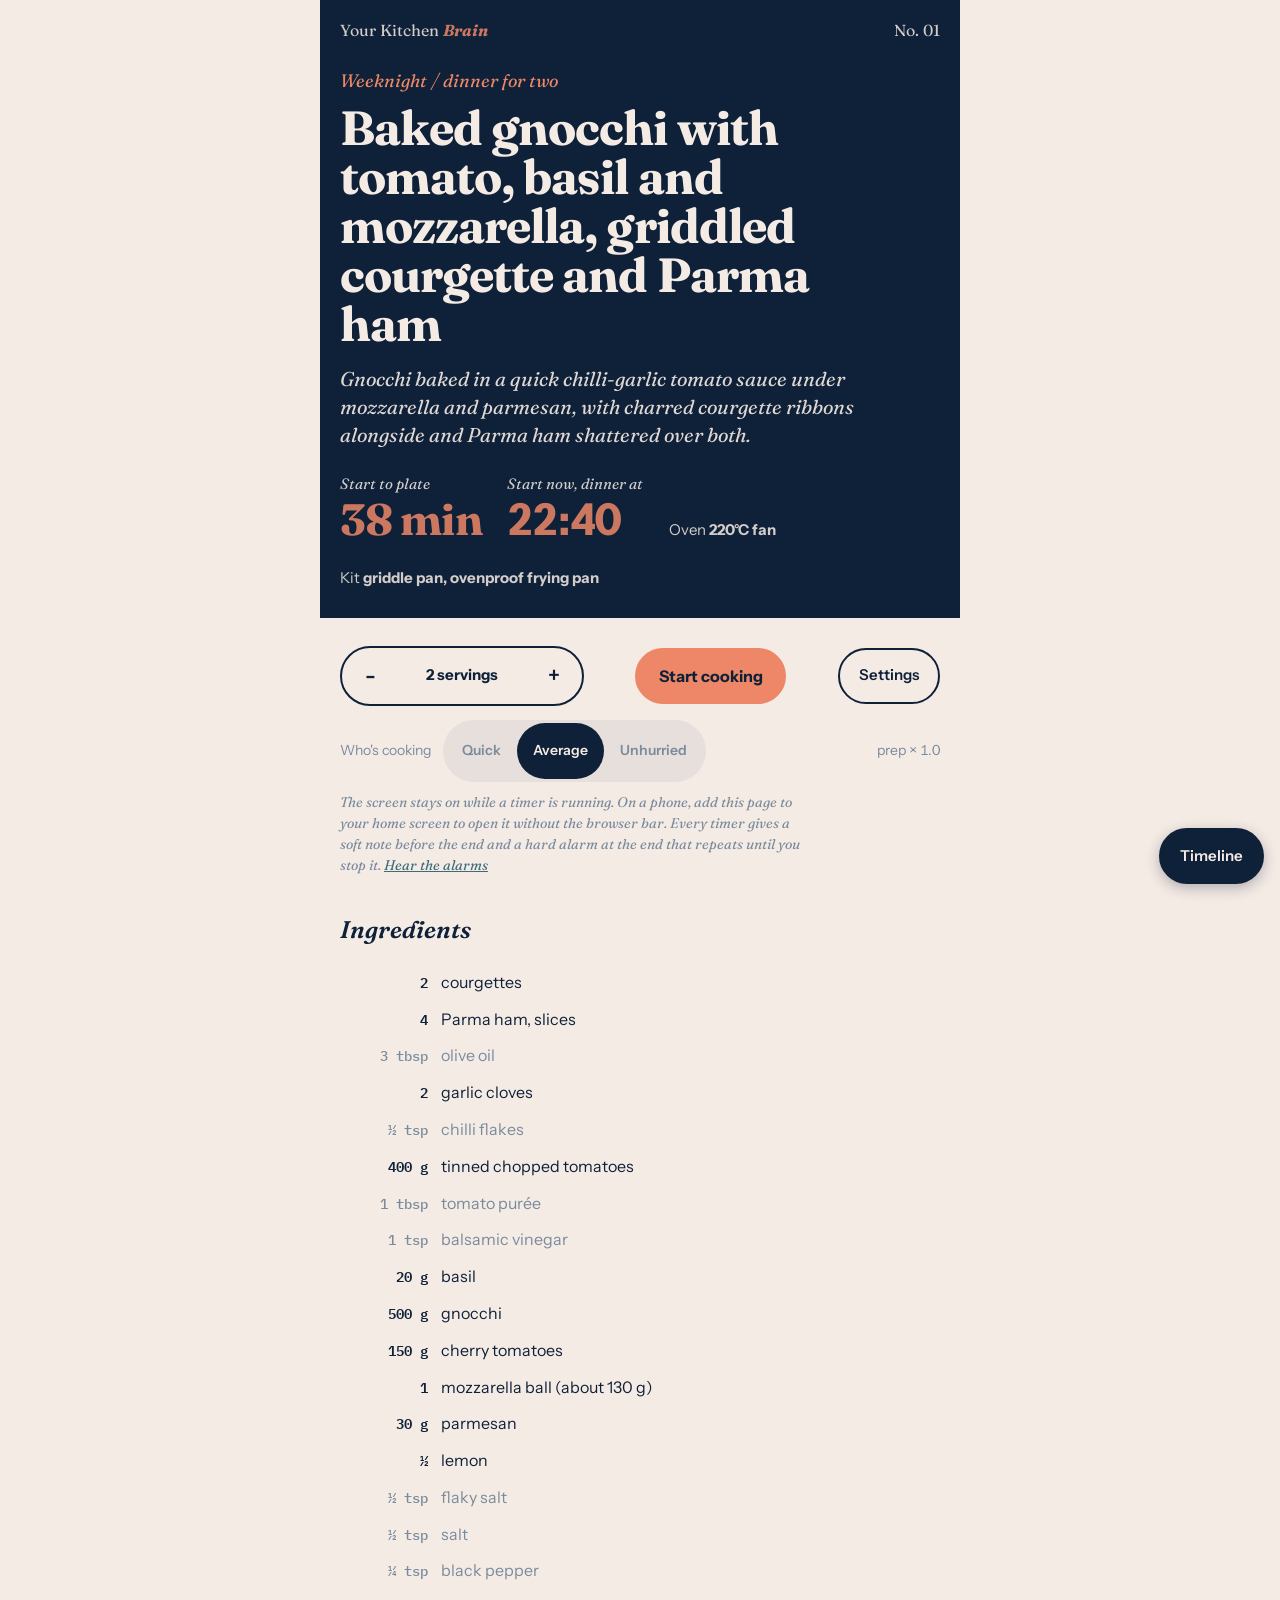
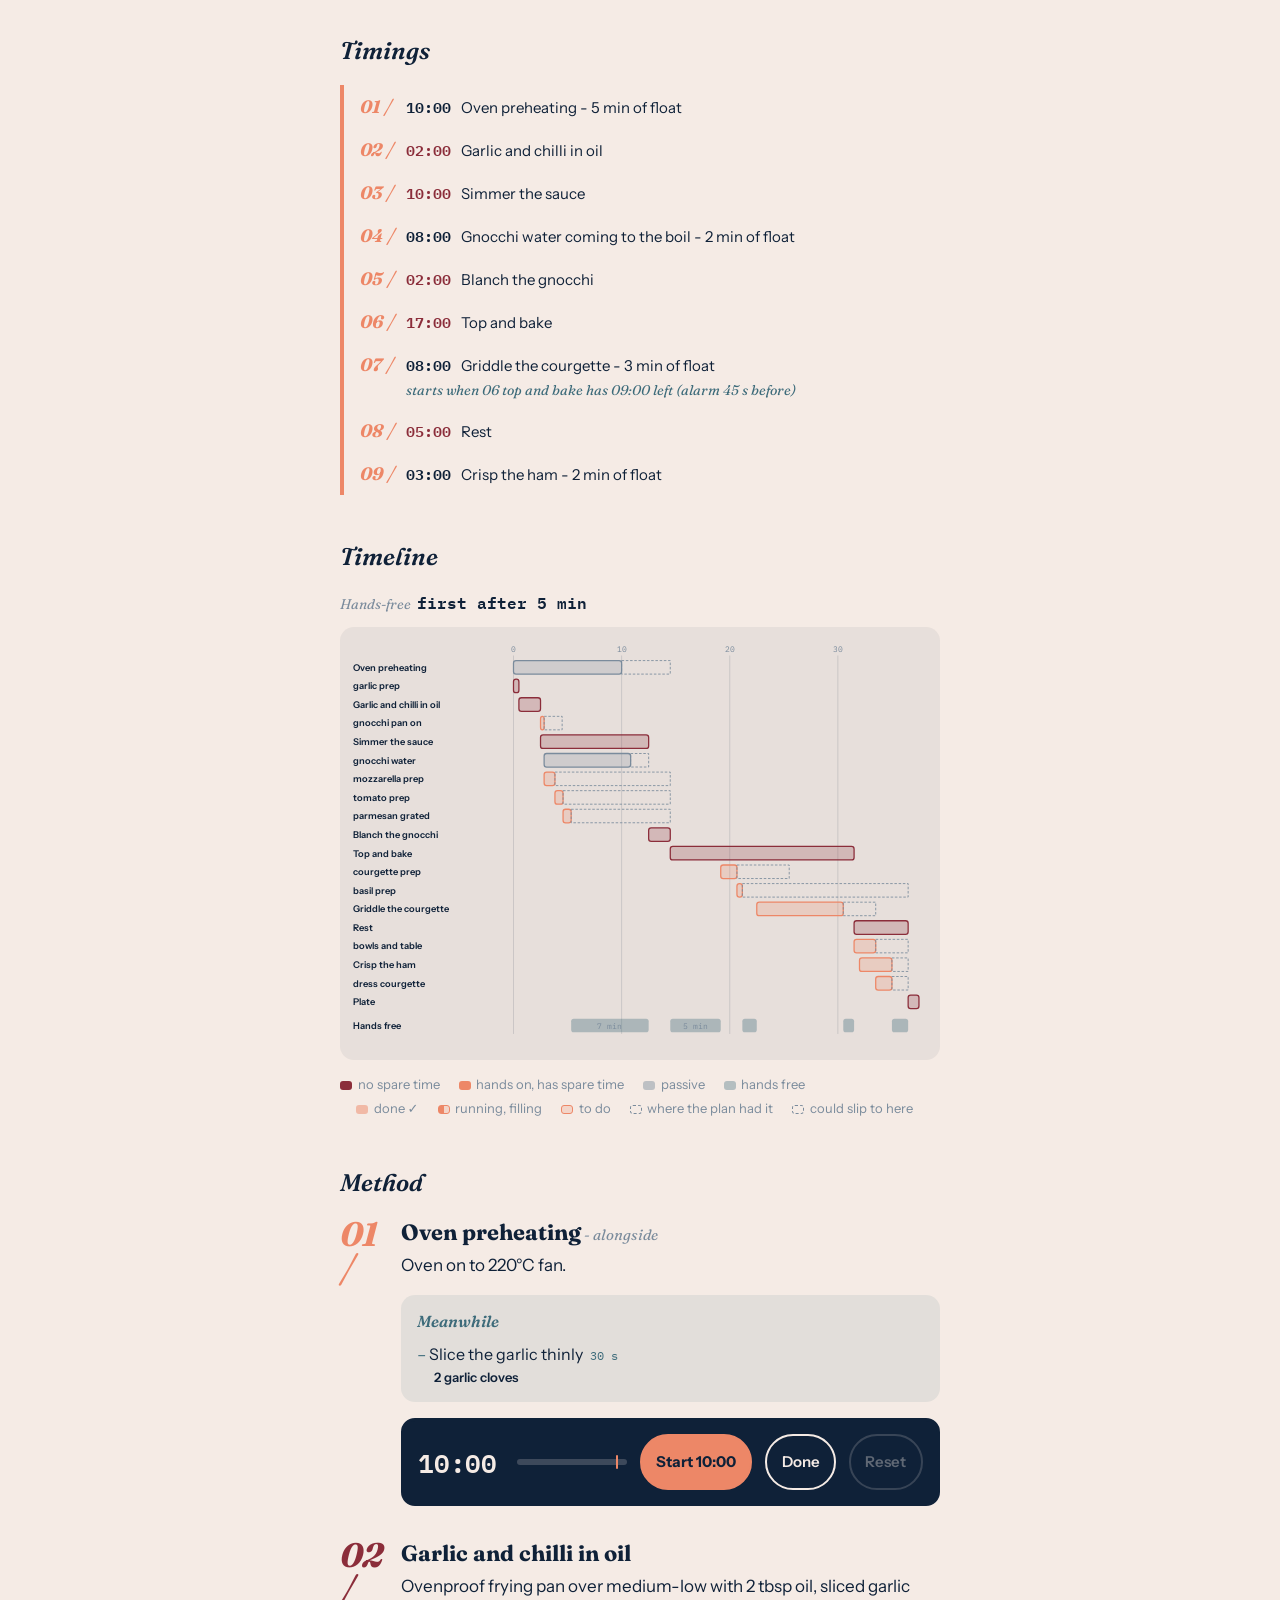
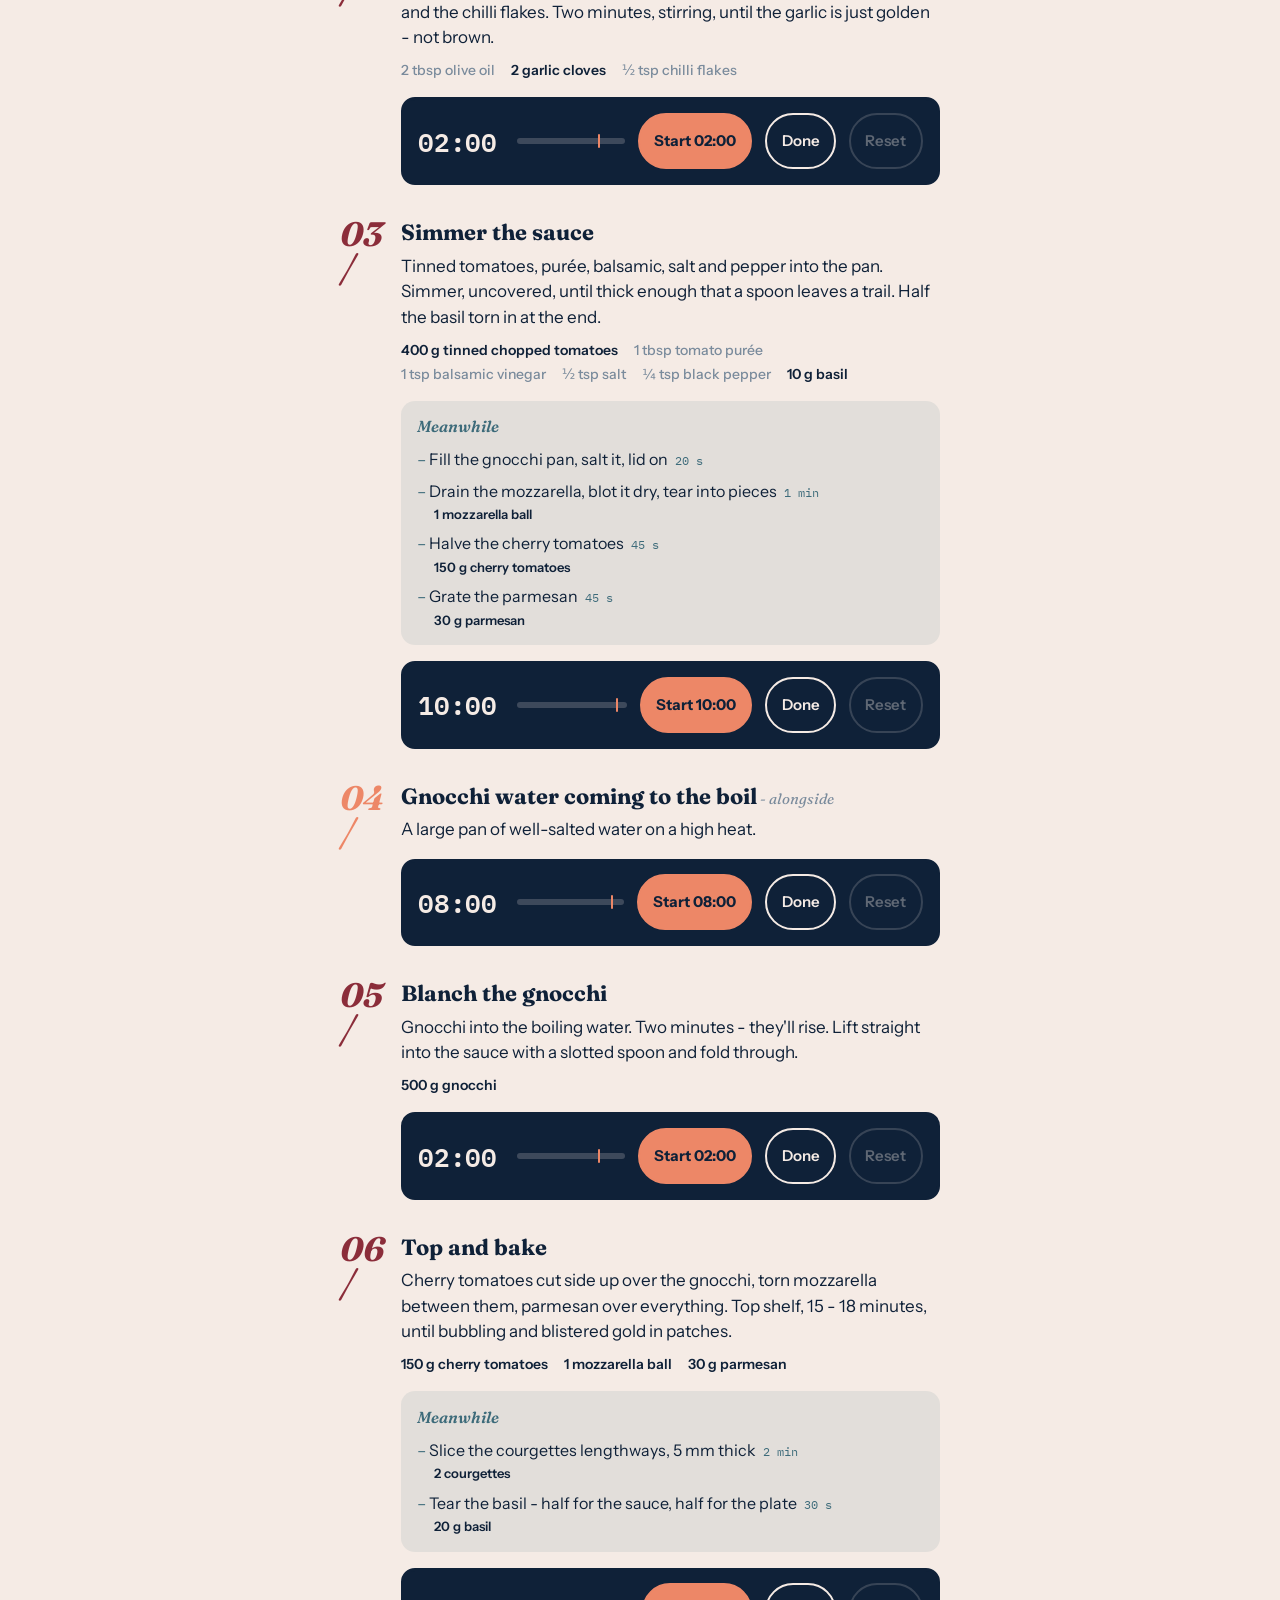
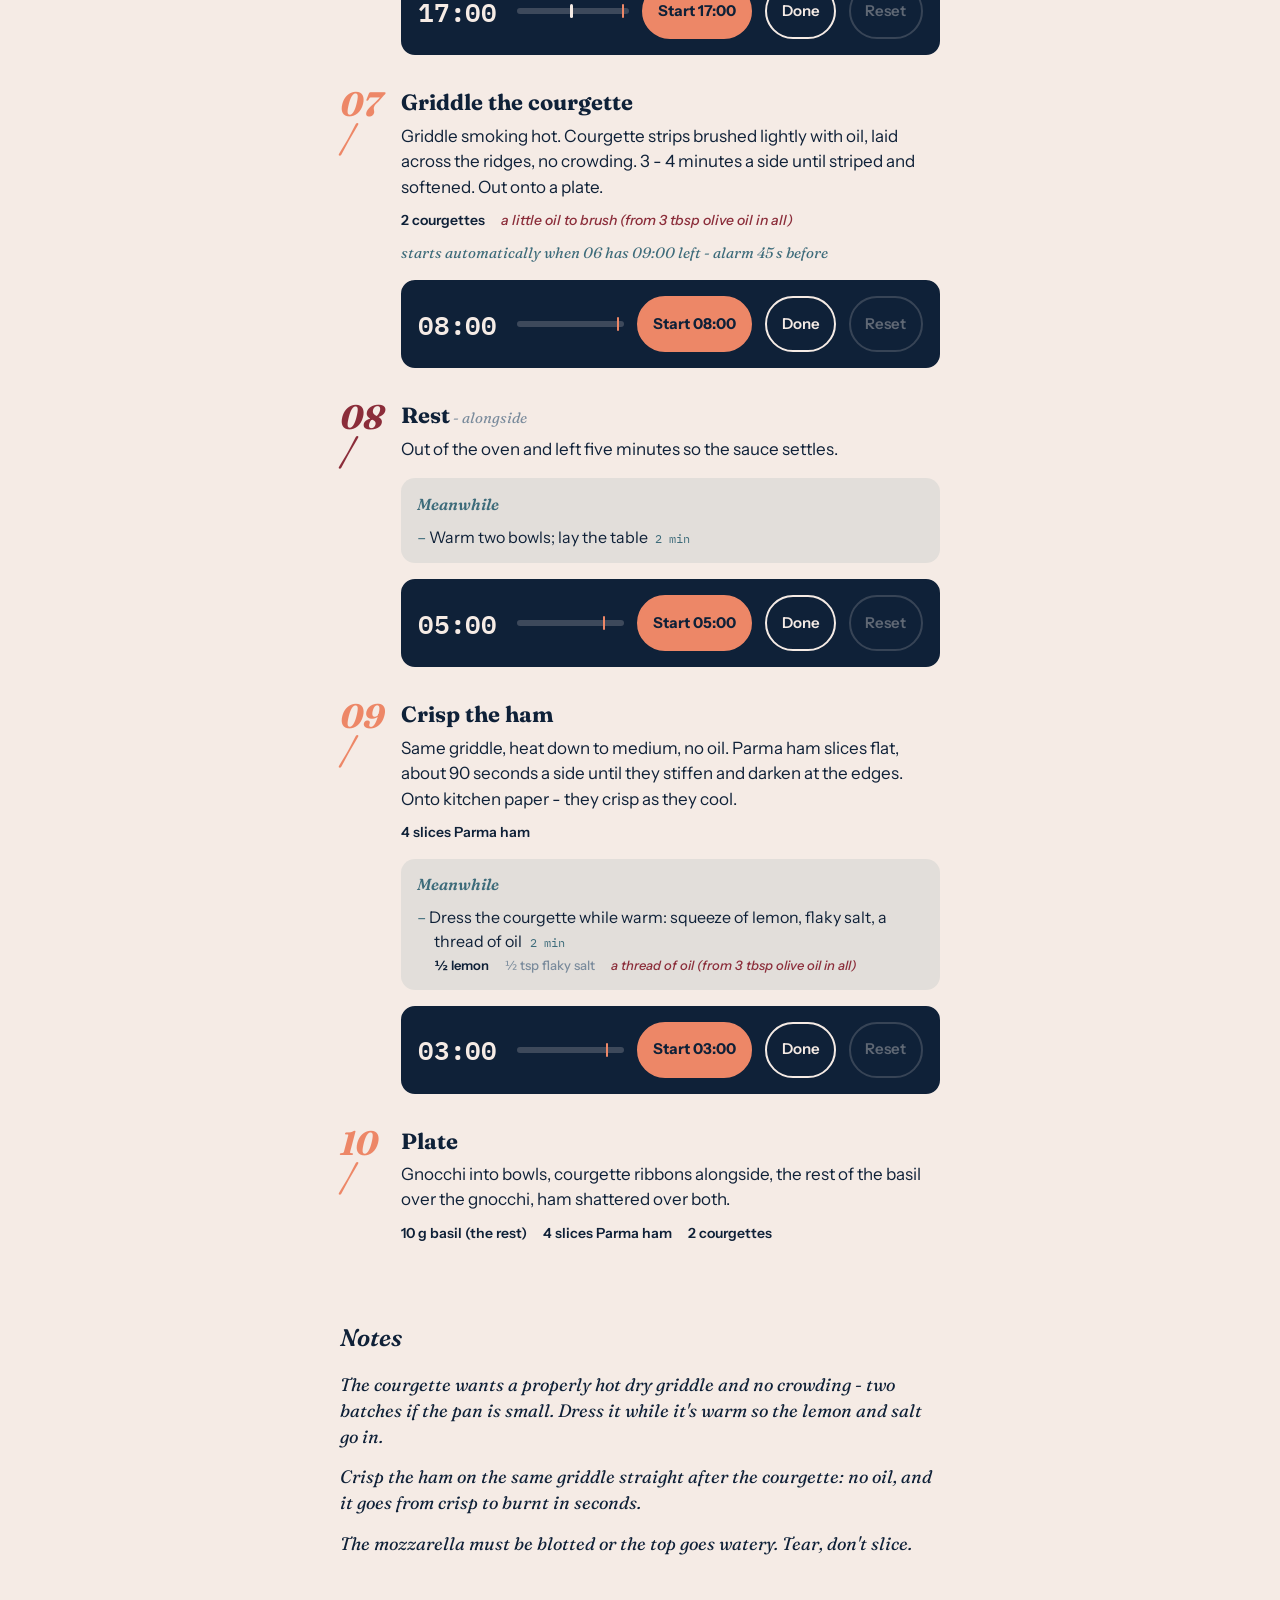
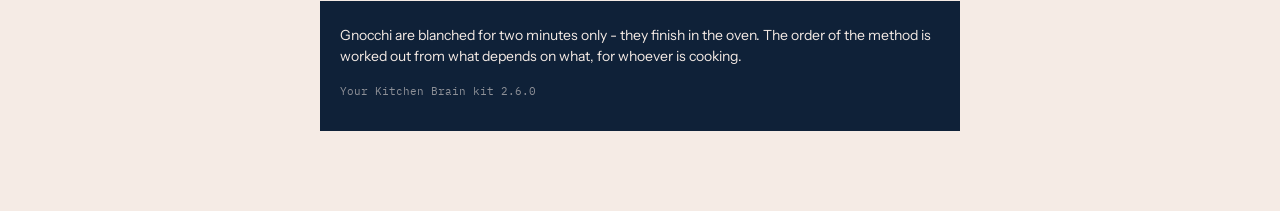
==== commit 9f24d81e: "Publish kit 2.6.0" ====
--- a/baked-gnocchi-courgette-parma-ham.html
+++ b/baked-gnocchi-courgette-parma-ham.html
@@ -307,7 +307,7 @@
   </section>
 
 
-  <footer>Gnocchi are blanched for two minutes only - they finish in the oven. The order of the method is worked out from what depends on what, for whoever is cooking.<span class="kv">Your Kitchen Brain kit 2.5.0</span></footer>
+  <footer>Gnocchi are blanched for two minutes only - they finish in the oven. The order of the method is worked out from what depends on what, for whoever is cooking.<span class="kv">Your Kitchen Brain kit 2.6.0</span></footer>
 </div>
 
 <button type="button" class="tl-open" id="tlOpen">Timeline</button>
@@ -1281,6 +1281,70 @@
   paintWake();
 }
 function dropWake(){ if(wakeLock){ wakeLock.release().catch(()=>{}); wakeLock=null; } const v=document.getElementById("keepawake"); if(v && !v.paused) v.pause(); wakeState="off"; paintWake(); }
+// ---------- native Android shell (plan Phase 6b) ----------
+// In the Android app the pages run inside Capacitor, a native wrapper whose plugins reach Android itself.
+// In a normal browser window.Capacitor is absent and nothing below runs: the web app is unchanged.
+//
+// The one thing only native can do: ring with the phone locked. A page stops when it leaves the screen, so
+// when the app goes to the background every running timer's warning and end are booked with Android, at
+// the level Phase 5 would have chosen; when it comes back they are cancelled and the page rings itself,
+// so the two never both ring. Bookings follow every fact on the event channel while in the background.
+const CAP = window.Capacitor, NATIVE = !!(CAP && CAP.isNativePlatform && CAP.isNativePlatform());
+let nativeBooked = [], nativeAway = false;
+const NATIVE_CHANNELS = [   // sounds are res/raw files synthesised by tools/android.py to match the page's tones
+  {id: "kb-urgent", name: "Urgent alarms", description: "Food on the heat, or the next step is critical", importance: 5, sound: "kb_urgent.wav", vibration: true, visibility: 1},
+  {id: "kb-heads", name: "Heads-up", description: "Something needs you soon", importance: 4, sound: "kb_heads.wav", vibration: true, visibility: 1},
+  {id: "kb-soft", name: "Gentle notes", description: "Done with time to spare", importance: 3, sound: "kb_soft.wav", vibration: false, visibility: 1},
+];
+function nativeBookings(nowMs){   // pure: what Android should ring, for the timers running now
+  const out = []; if (!SESSION) return out;
+  T.forEach((t, k)=>{ if (!t.running || !t.total) return;
+    const s = STEPS[k], end = t.end, e = endLevel(k), w = warnSecs(s), id0 = 1000 + k*10;
+    if (w && !t.nearly && end - w*1000 > nowMs + 1000)
+      out.push({id: id0, at: end - w*1000, channelId: e.level === "urgent" ? "kb-heads" : "kb-soft",
+                title: label(k) + " - " + (w >= 120 ? Math.round(w/60) + " min" : w + " s") + " left", body: "Your Kitchen Brain"});
+    const repeats = e.level === "urgent" ? [0, 30, 60, 90] : [0];      // urgent rings again if it isn't answered
+    repeats.forEach((d, i)=>{ if (end + d*1000 > nowMs) out.push({id: id0 + 1 + i, at: end + d*1000,
+      channelId: e.level === "urgent" ? "kb-urgent" : "kb-soft",
+      title: e.level === "urgent" ? "Time's up: " + label(k) : label(k) + ": done", body: e.note || "Your Kitchen Brain"}); });
+  });
+  return out;
+}
+async function nativeSync(){
+  if (!NATIVE) return; const LN = CAP.Plugins.LocalNotifications;
+  const want = nativeAway ? nativeBookings(Date.now()) : [];
+  try {
+    if (nativeBooked.length) await LN.cancel({notifications: nativeBooked.map(id=>({id}))});
+    nativeBooked = [];
+    if (want.length) { await LN.schedule({notifications: want.map(n=>({id: n.id, title: n.title, body: n.body, channelId: n.channelId,
+                                                                      schedule: {at: new Date(n.at), allowWhileIdle: true}, autoCancel: true}))});
+                       nativeBooked = want.map(n=>n.id); }
+  } catch(e) { console.error("native alarms", e); }
+}
+if (NATIVE) {
+  const P = CAP.Plugins;
+  (async ()=>{ for (const c of NATIVE_CHANNELS) { try { await P.LocalNotifications.createChannel(c); } catch(e) {} } })();
+  const away = isAway=>{ nativeAway = isAway; nativeSync(); };
+  if (P.App && P.App.addListener) P.App.addListener("appStateChange", st=>away(!st.isActive));
+  document.addEventListener("visibilitychange", ()=>away(document.visibilityState === "hidden"));
+  for (const name of ["step-started", "step-paused", "step-finished", "step-reset", "plan-updated", "settings-changed", "cook-finished"])
+    on(name, ()=>{ if (nativeAway) nativeSync(); });
+  // Native screen-on and vibration replace the web versions.
+  holdWake = async ()=>{ try { await P.KeepAwake.keepAwake(); wakeState = "api"; } catch(e) {} paintWake(); };
+  dropWake = ()=>{ try { P.KeepAwake.allowSleep(); } catch(e) {} wakeState = "off"; paintWake(); };
+  buzz = pattern=>{ if (!SETTINGS.vibrate) return;
+    const ms = Array.isArray(pattern) ? pattern.filter((_, i)=>i % 2 === 0).reduce((a, b)=>a + b, 0) : pattern;
+    try { P.Haptics.vibrate({duration: ms}); } catch(e) {} };
+  // At the first timer: notification permission, then exact alarms ("Alarms & reminders"), which Android 14+
+  // leaves off for apps installed by hand. Without it a locked phone may ring minutes late.
+  on("cook-started", async ()=>{
+    try { await P.LocalNotifications.requestPermissions();
+      const ex = await P.LocalNotifications.checkExactNotificationSetting();
+      if (ex.exact_alarm !== "granted" && confirm("To ring on time with the screen locked, Kitchen Brain needs 'Alarms & reminders'. Open that setting now?"))
+        await P.LocalNotifications.changeExactNotificationSetting();
+    } catch(e) {}
+  });
+}
 function anyRunning(){ return T.some(t=>t.running); }
 async function openCook(){ cm.classList.add("on"); document.body.style.overflow="hidden"; showStep(ORDER[0]); holdWake();
   const fb=document.getElementById("cmFull"); fb.hidden = !(document.fullscreenEnabled || document.webkitFullscreenEnabled);
